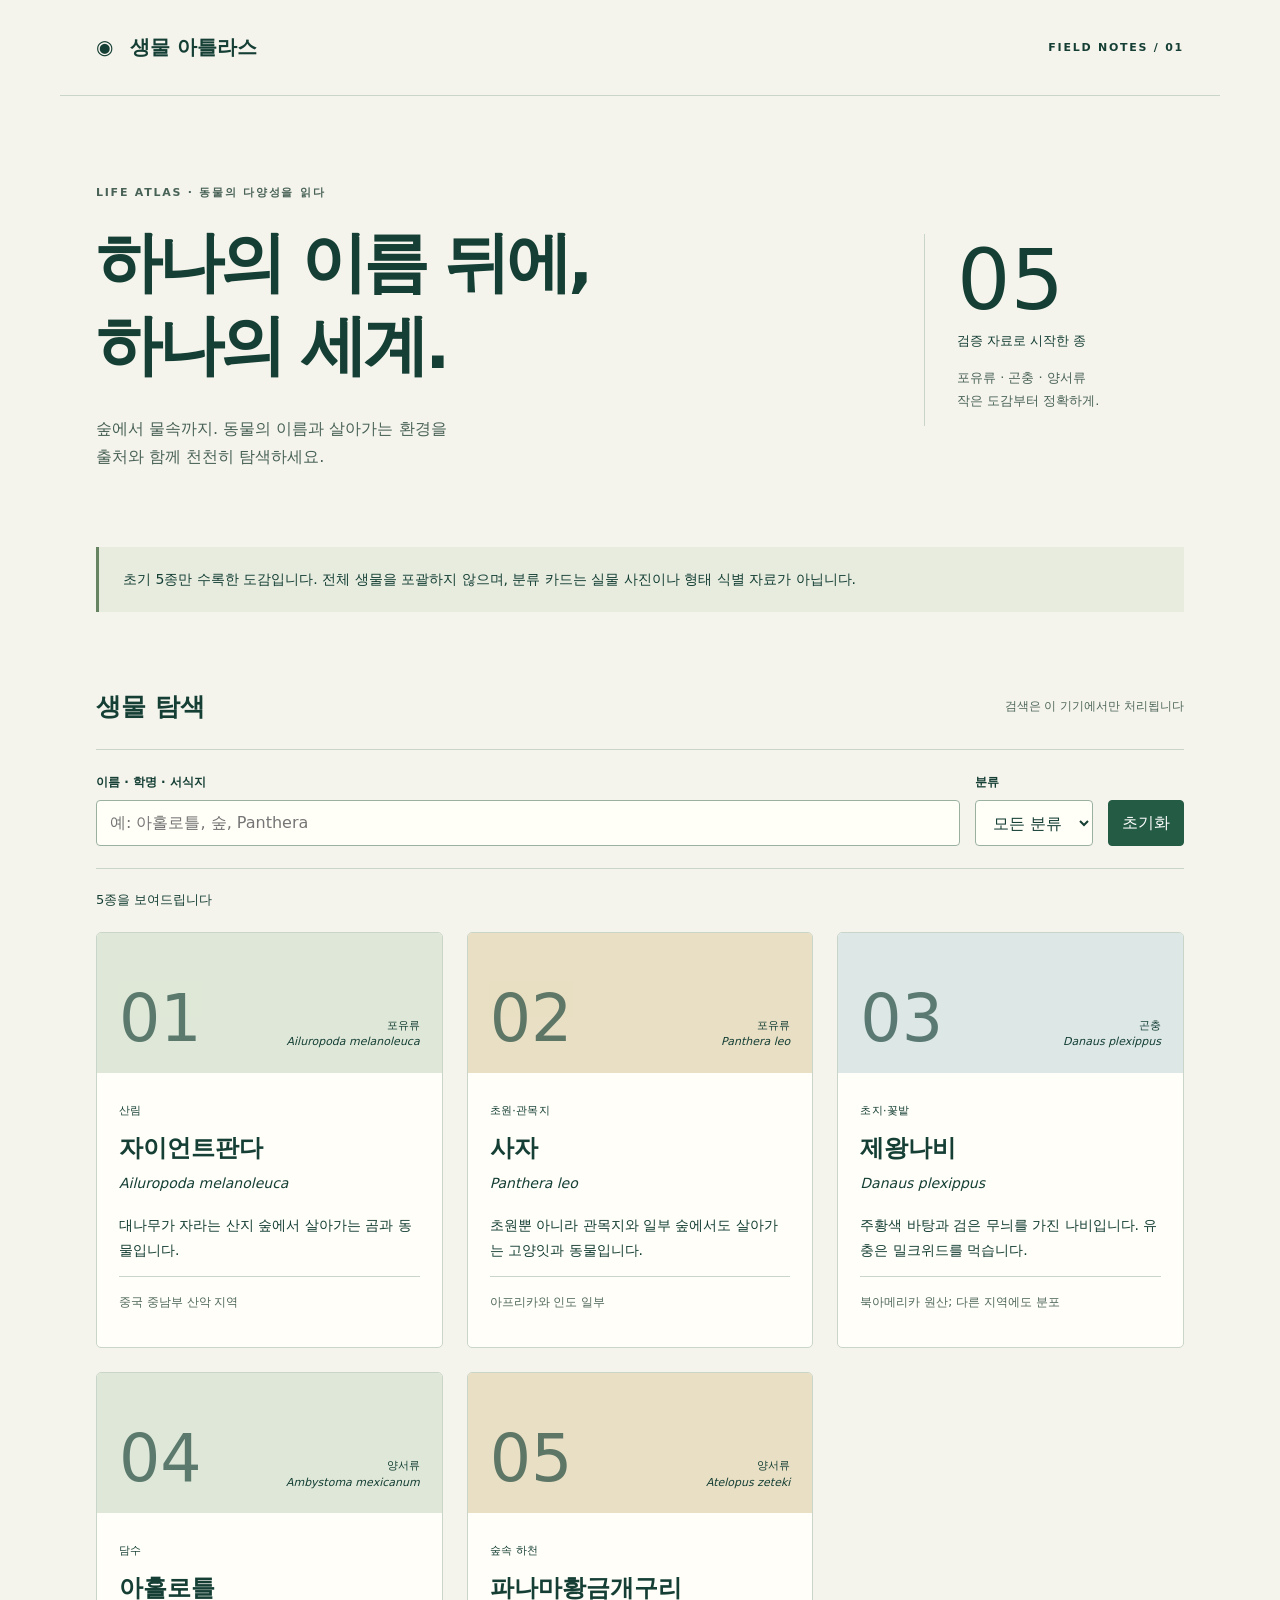
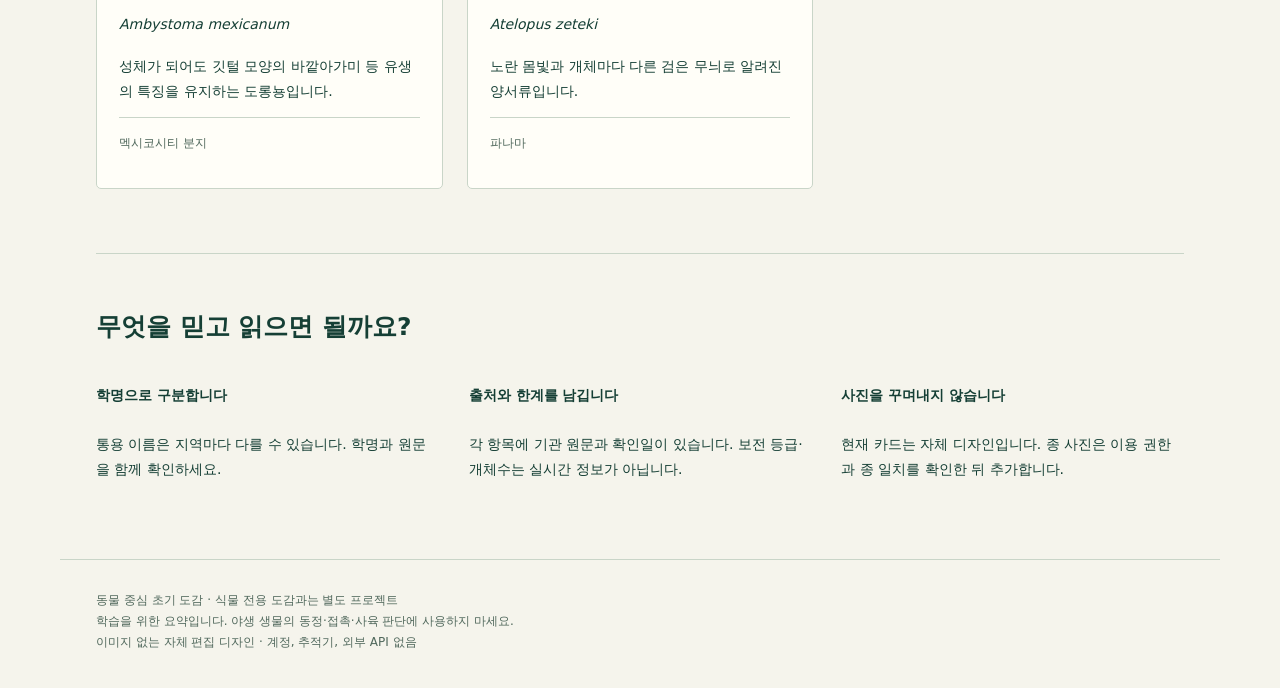
==== index.html @ e830d192 "Publish source-backed five-species static life atlas" ====
<!doctype html><html lang="ko"><head><meta charset="utf-8"><meta name="viewport" content="width=device-width,initial-scale=1"><meta name="description" content="공식 자료로 살펴보는 동물 중심 생물 도감. 학명, 서식 환경과 정보의 한계를 함께 읽습니다."><title>동물의 다양성을 읽다 · 생물 아틀라스</title><link rel="stylesheet" href="./assets/style.css"></head><body><a class="skip" href="#main">본문으로 바로가기</a><header><a class="brand" href="./index.html"><span aria-hidden="true">◉</span> 생물 아틀라스</a><span class="edition">FIELD NOTES / 01</span></header><main id="main"><section class="hero"><div><p class="eyebrow">LIFE ATLAS · 동물의 다양성을 읽다</p><h1>하나의 이름 뒤에,<br>하나의 세계.</h1><p>숲에서 물속까지. 동물의 이름과 살아가는 환경을<br class="wide"> 출처와 함께 천천히 탐색하세요.</p></div><aside class="intro-note"><strong>05</strong><span>검증 자료로 시작한 종</span><p>포유류 · 곤충 · 양서류<br>작은 도감부터 정확하게.</p></aside></section><section class="notice" aria-label="도감 범위 안내">초기 5종만 수록한 도감입니다. 전체 생물을 포괄하지 않으며, 분류 카드는 실물 사진이나 형태 식별 자료가 아닙니다.</section><section aria-labelledby="explore"><div class="sectionhead"><h2 id="explore">생물 탐색</h2><span>검색은 이 기기에서만 처리됩니다</span></div><form id="filters" role="search"><div><label for="query">이름 · 학명 · 서식지</label><input id="query" type="search" placeholder="예: 아홀로틀, 숲, Panthera" autocomplete="off"></div><div><label for="group">분류</label><select id="group"><option value="">모든 분류</option><option>포유류</option><option>곤충</option><option>양서류</option></select></div><button type="reset">초기화</button></form><p id="count" role="status" aria-live="polite">5종을 보여드립니다</p><div class="grid" id="results"><article class="card"><div class="plate" aria-hidden="true"><span class="number">01</span><span>포유류<br><i>Ailuropoda melanoleuca</i></span></div><div class="cardbody"><span class="tag">산림</span><h3><a href="./species/giant-panda/index.html">자이언트판다</a></h3><p class="latin" lang="la">Ailuropoda melanoleuca</p><p>대나무가 자라는 산지 숲에서 살아가는 곰과 동물입니다.</p><p class="meta">중국 중남부 산악 지역</p></div></article><article class="card"><div class="plate" aria-hidden="true"><span class="number">02</span><span>포유류<br><i>Panthera leo</i></span></div><div class="cardbody"><span class="tag">초원·관목지</span><h3><a href="./species/lion/index.html">사자</a></h3><p class="latin" lang="la">Panthera leo</p><p>초원뿐 아니라 관목지와 일부 숲에서도 살아가는 고양잇과 동물입니다.</p><p class="meta">아프리카와 인도 일부</p></div></article><article class="card"><div class="plate" aria-hidden="true"><span class="number">03</span><span>곤충<br><i>Danaus plexippus</i></span></div><div class="cardbody"><span class="tag">초지·꽃밭</span><h3><a href="./species/monarch/index.html">제왕나비</a></h3><p class="latin" lang="la">Danaus plexippus</p><p>주황색 바탕과 검은 무늬를 가진 나비입니다. 유충은 밀크위드를 먹습니다.</p><p class="meta">북아메리카 원산; 다른 지역에도 분포</p></div></article><article class="card"><div class="plate" aria-hidden="true"><span class="number">04</span><span>양서류<br><i>Ambystoma mexicanum</i></span></div><div class="cardbody"><span class="tag">담수</span><h3><a href="./species/axolotl/index.html">아홀로틀</a></h3><p class="latin" lang="la">Ambystoma mexicanum</p><p>성체가 되어도 깃털 모양의 바깥아가미 등 유생의 특징을 유지하는 도롱뇽입니다.</p><p class="meta">멕시코시티 분지</p></div></article><article class="card"><div class="plate" aria-hidden="true"><span class="number">05</span><span>양서류<br><i>Atelopus zeteki</i></span></div><div class="cardbody"><span class="tag">숲속 하천</span><h3><a href="./species/golden-frog/index.html">파나마황금개구리</a></h3><p class="latin" lang="la">Atelopus zeteki</p><p>노란 몸빛과 개체마다 다른 검은 무늬로 알려진 양서류입니다.</p><p class="meta">파나마</p></div></article></div><p id="empty" hidden>일치하는 생물이 없습니다. 검색어나 분류를 바꿔보세요.</p></section><section class="method"><h2>무엇을 믿고 읽으면 될까요?</h2><div><p><b>학명으로 구분합니다</b><br>통용 이름은 지역마다 다를 수 있습니다. 학명과 원문을 함께 확인하세요.</p><p><b>출처와 한계를 남깁니다</b><br>각 항목에 기관 원문과 확인일이 있습니다. 보전 등급·개체수는 실시간 정보가 아닙니다.</p><p><b>사진을 꾸며내지 않습니다</b><br>현재 카드는 자체 디자인입니다. 종 사진은 이용 권한과 종 일치를 확인한 뒤 추가합니다.</p></div></section></main><footer>동물 중심 초기 도감 · 식물 전용 도감과는 별도 프로젝트<br>학습을 위한 요약입니다. 야생 생물의 동정·접촉·사육 판단에 사용하지 마세요.<br>이미지 없는 자체 편집 디자인 · 계정, 추적기, 외부 API 없음</footer><script type="module" src="./assets/app.js"></script></body></html>
---- assets/style.css ----
:root{color-scheme:light;--ink:#153f35;--paper:#f5f4ec;--line:#c9d5c8;--green:#235b45}*{box-sizing:border-box}body{margin:0;background:var(--paper);color:var(--ink);font-family:system-ui,-apple-system,'Noto Sans KR',sans-serif;line-height:1.75}a{color:inherit;text-underline-offset:.24em}button,input,select{font:inherit}button,a,input,select{touch-action:manipulation}button:focus-visible,a:focus-visible,input:focus-visible,select:focus-visible{outline:3px solid #ad5700;outline-offset:4px}.skip{position:absolute;left:1rem;top:-5rem;background:white;padding:1rem;z-index:5}.skip:focus{top:0}header,main,footer{max-width:1160px;margin:auto;padding:0 36px}header{display:flex;align-items:center;justify-content:space-between;min-height:96px;border-bottom:1px solid var(--line)}.brand{font-size:20px;font-weight:750;text-decoration:none}.brand span{margin-right:10px}.edition,.eyebrow{font-size:11px;letter-spacing:.16em;font-weight:700}.hero{display:grid;grid-template-columns:1fr 260px;gap:50px;align-items:center;padding:76px 0 60px}.hero h1{font-size:clamp(36px,5.6vw,66px);line-height:1.25;letter-spacing:-.06em;margin:20px 0 28px}.hero p{color:#496257}.intro-note{border-left:1px solid var(--line);padding-left:32px}.intro-note strong{display:block;font-size:84px;font-weight:350;line-height:1.1}.intro-note span{font-size:13px}.intro-note p{font-size:13px}.notice{background:#e7ecdf;border-left:3px solid #678462;padding:20px 24px;font-size:14px}.sectionhead{display:flex;align-items:center;justify-content:space-between;margin-top:52px}.sectionhead h2{font-size:25px}.sectionhead span,.meta{font-size:12px;color:#50685c}#filters{display:flex;gap:15px;align-items:end;border-top:1px solid var(--line);border-bottom:1px solid var(--line);padding:22px 0}#filters div:first-child{flex:1}label{display:block;font-size:12px;margin-bottom:7px;font-weight:700}input,select,button{border:1px solid #9bb1a0;background:#fffef7;color:var(--ink);min-height:46px;border-radius:4px;padding:8px 13px}input{width:100%}button{cursor:pointer;background:var(--green);color:white;border-color:var(--green)}#count{font-size:13px;margin:20px 0}.grid{display:grid;grid-template-columns:repeat(3,minmax(0,1fr));gap:24px}.card{border:1px solid var(--line);background:#fffef8;border-radius:5px;overflow:hidden}.plate{height:140px;padding:22px;background:#dfe8d8;display:flex;align-items:end;justify-content:space-between;gap:15px}.card:nth-child(3n+2) .plate{background:#e9dfc4}.card:nth-child(3n) .plate{background:#dce7e6}.number{font-size:65px;line-height:1;font-weight:300;opacity:.65}.plate>span:last-child{text-align:right;font-size:11px;line-height:1.5}.cardbody{padding:22px}.tag{font-size:11px;letter-spacing:.03em}.card h3{font-size:24px;margin:10px 0 0;line-height:1.3}.card h3 a{text-decoration:none}.card h3 a:hover{text-decoration:underline}.latin{font-size:12px;font-style:italic;margin:7px 0 18px}.card p{font-size:14px}.card .meta{font-size:12px;border-top:1px solid var(--line);padding-top:15px}.method{border-top:1px solid var(--line);margin:64px 0;padding-top:30px}.method h2{font-size:25px}.method>div{display:grid;grid-template-columns:repeat(3,1fr);gap:30px}.method p{font-size:14px}.method b{display:block}footer{padding-top:30px;padding-bottom:35px;border-top:1px solid var(--line);font-size:12px;color:#50685c}.detail{max-width:860px;padding-top:45px;padding-bottom:65px}.detail .eyebrow{margin-top:40px}.detail h1{font-size:clamp(32px,5vw,54px);line-height:1.3;margin:16px 0}.scientific{font-size:23px;font-style:italic}.lede{font-size:21px;margin:34px 0}.detail h2{font-size:22px;margin-top:30px}.detail dl{display:grid;grid-template-columns:repeat(3,1fr);gap:15px;border-block:1px solid var(--line);padding:25px 0}.detail dt{font-size:12px}.detail dd{margin:10px 0 0;font-weight:650}.detail .notice h2{margin:0}.detail p{overflow-wrap:anywhere}#empty{padding:45px;text-align:center;border:1px dashed var(--line)}[hidden]{display:none!important}@media(max-width:750px){header,main,footer{padding-left:20px;padding-right:20px}.hero{grid-template-columns:1fr;gap:25px;padding:42px 0}.intro-note{display:none}.grid{grid-template-columns:repeat(2,minmax(0,1fr))}.sectionhead{display:block}.sectionhead span{display:block;margin-bottom:18px}.method>div{grid-template-columns:1fr;gap:0}.detail dl{grid-template-columns:1fr}.edition{font-size:9px}#filters{flex-wrap:wrap}#filters div:first-child{flex-basis:100%}.cardbody{padding:16px}}@media(max-width:450px){.grid{grid-template-columns:1fr}.wide{display:none}.brand{font-size:17px}.edition{max-width:68px;text-align:right}.hero h1{font-size:38px}.plate{height:125px}.notice{padding:17px}.detail .lede{font-size:18px}}
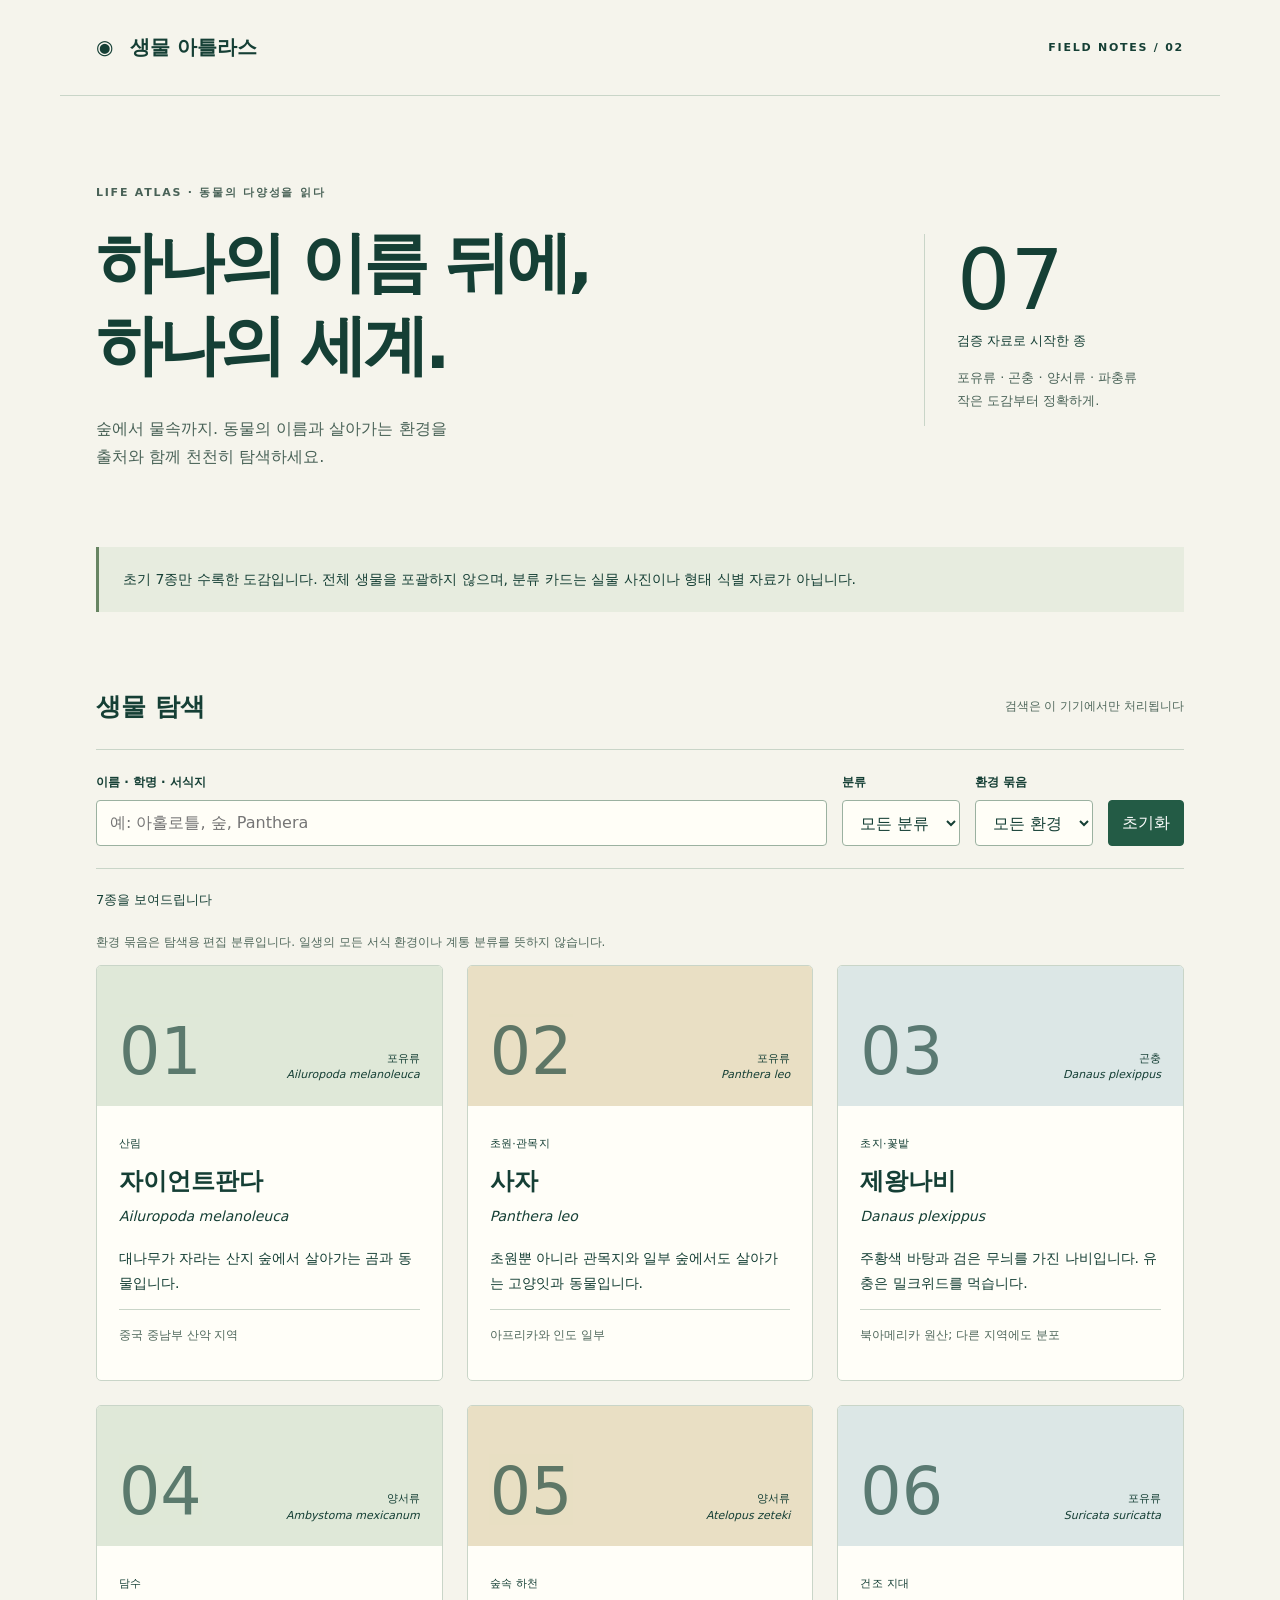
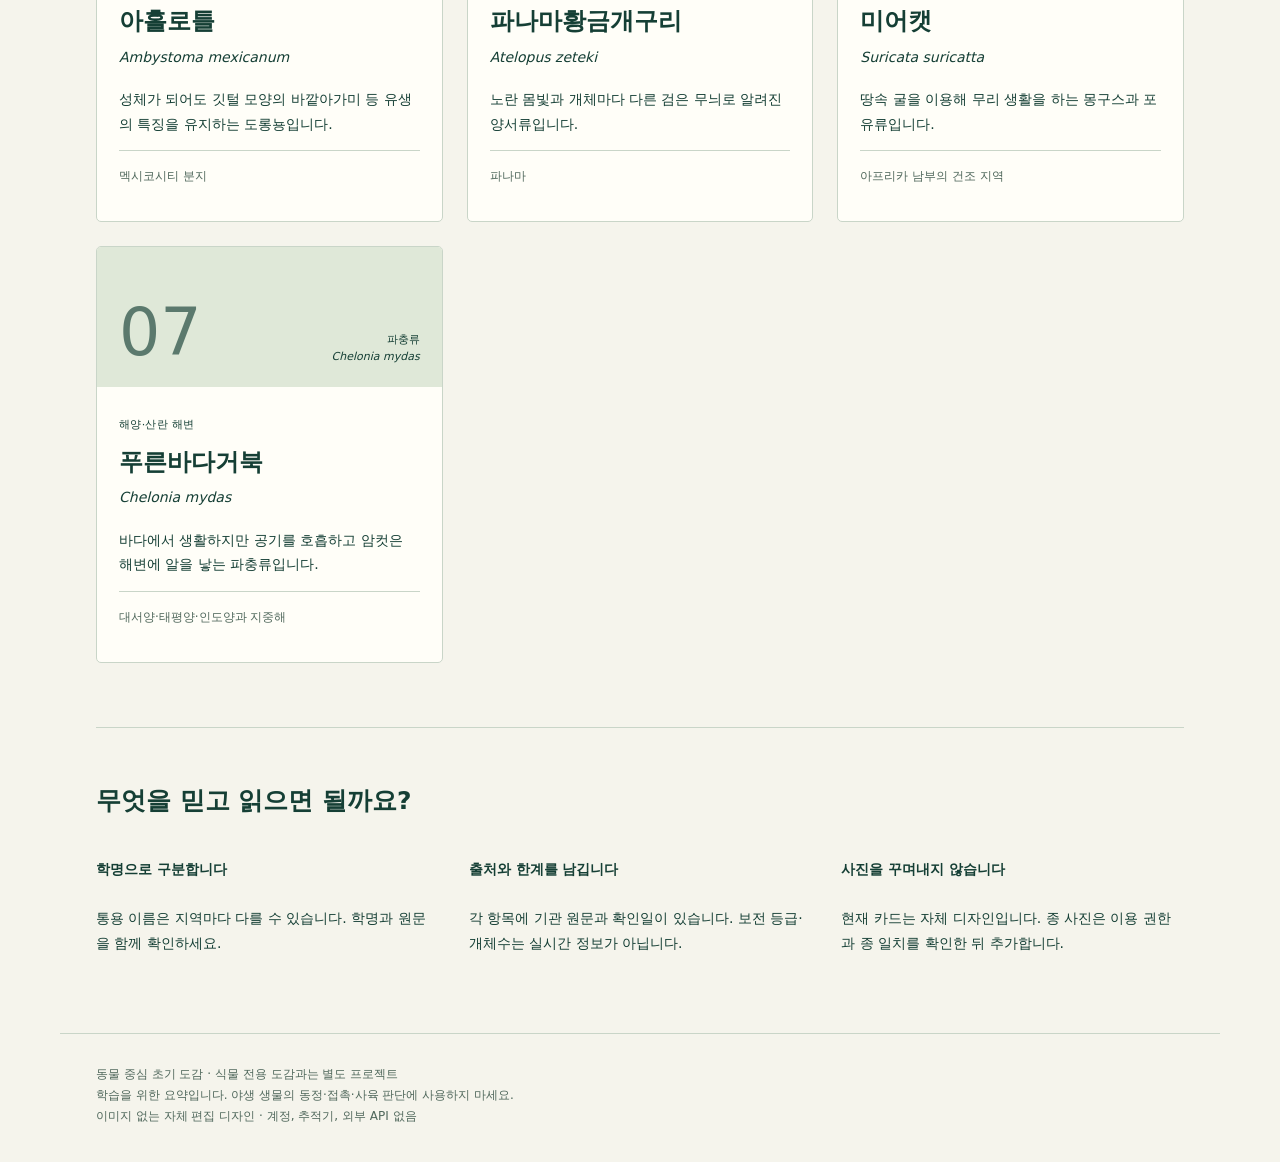
==== commit b3bf9d68: "Expand verified species and environment filters with versioned assets" ====
--- a/index.html
+++ b/index.html
@@ -1 +1 @@
-<!doctype html><html lang="ko"><head><meta charset="utf-8"><meta name="viewport" content="width=device-width,initial-scale=1"><meta name="description" content="공식 자료로 살펴보는 동물 중심 생물 도감. 학명, 서식 환경과 정보의 한계를 함께 읽습니다."><title>동물의 다양성을 읽다 · 생물 아틀라스</title><link rel="stylesheet" href="./assets/style.css"></head><body><a class="skip" href="#main">본문으로 바로가기</a><header><a class="brand" href="./index.html"><span aria-hidden="true">◉</span> 생물 아틀라스</a><span class="edition">FIELD NOTES / 01</span></header><main id="main"><section class="hero"><div><p class="eyebrow">LIFE ATLAS · 동물의 다양성을 읽다</p><h1>하나의 이름 뒤에,<br>하나의 세계.</h1><p>숲에서 물속까지. 동물의 이름과 살아가는 환경을<br class="wide"> 출처와 함께 천천히 탐색하세요.</p></div><aside class="intro-note"><strong>05</strong><span>검증 자료로 시작한 종</span><p>포유류 · 곤충 · 양서류<br>작은 도감부터 정확하게.</p></aside></section><section class="notice" aria-label="도감 범위 안내">초기 5종만 수록한 도감입니다. 전체 생물을 포괄하지 않으며, 분류 카드는 실물 사진이나 형태 식별 자료가 아닙니다.</section><section aria-labelledby="explore"><div class="sectionhead"><h2 id="explore">생물 탐색</h2><span>검색은 이 기기에서만 처리됩니다</span></div><form id="filters" role="search"><div><label for="query">이름 · 학명 · 서식지</label><input id="query" type="search" placeholder="예: 아홀로틀, 숲, Panthera" autocomplete="off"></div><div><label for="group">분류</label><select id="group"><option value="">모든 분류</option><option>포유류</option><option>곤충</option><option>양서류</option></select></div><button type="reset">초기화</button></form><p id="count" role="status" aria-live="polite">5종을 보여드립니다</p><div class="grid" id="results"><article class="card"><div class="plate" aria-hidden="true"><span class="number">01</span><span>포유류<br><i>Ailuropoda melanoleuca</i></span></div><div class="cardbody"><span class="tag">산림</span><h3><a href="./species/giant-panda/index.html">자이언트판다</a></h3><p class="latin" lang="la">Ailuropoda melanoleuca</p><p>대나무가 자라는 산지 숲에서 살아가는 곰과 동물입니다.</p><p class="meta">중국 중남부 산악 지역</p></div></article><article class="card"><div class="plate" aria-hidden="true"><span class="number">02</span><span>포유류<br><i>Panthera leo</i></span></div><div class="cardbody"><span class="tag">초원·관목지</span><h3><a href="./species/lion/index.html">사자</a></h3><p class="latin" lang="la">Panthera leo</p><p>초원뿐 아니라 관목지와 일부 숲에서도 살아가는 고양잇과 동물입니다.</p><p class="meta">아프리카와 인도 일부</p></div></article><article class="card"><div class="plate" aria-hidden="true"><span class="number">03</span><span>곤충<br><i>Danaus plexippus</i></span></div><div class="cardbody"><span class="tag">초지·꽃밭</span><h3><a href="./species/monarch/index.html">제왕나비</a></h3><p class="latin" lang="la">Danaus plexippus</p><p>주황색 바탕과 검은 무늬를 가진 나비입니다. 유충은 밀크위드를 먹습니다.</p><p class="meta">북아메리카 원산; 다른 지역에도 분포</p></div></article><article class="card"><div class="plate" aria-hidden="true"><span class="number">04</span><span>양서류<br><i>Ambystoma mexicanum</i></span></div><div class="cardbody"><span class="tag">담수</span><h3><a href="./species/axolotl/index.html">아홀로틀</a></h3><p class="latin" lang="la">Ambystoma mexicanum</p><p>성체가 되어도 깃털 모양의 바깥아가미 등 유생의 특징을 유지하는 도롱뇽입니다.</p><p class="meta">멕시코시티 분지</p></div></article><article class="card"><div class="plate" aria-hidden="true"><span class="number">05</span><span>양서류<br><i>Atelopus zeteki</i></span></div><div class="cardbody"><span class="tag">숲속 하천</span><h3><a href="./species/golden-frog/index.html">파나마황금개구리</a></h3><p class="latin" lang="la">Atelopus zeteki</p><p>노란 몸빛과 개체마다 다른 검은 무늬로 알려진 양서류입니다.</p><p class="meta">파나마</p></div></article></div><p id="empty" hidden>일치하는 생물이 없습니다. 검색어나 분류를 바꿔보세요.</p></section><section class="method"><h2>무엇을 믿고 읽으면 될까요?</h2><div><p><b>학명으로 구분합니다</b><br>통용 이름은 지역마다 다를 수 있습니다. 학명과 원문을 함께 확인하세요.</p><p><b>출처와 한계를 남깁니다</b><br>각 항목에 기관 원문과 확인일이 있습니다. 보전 등급·개체수는 실시간 정보가 아닙니다.</p><p><b>사진을 꾸며내지 않습니다</b><br>현재 카드는 자체 디자인입니다. 종 사진은 이용 권한과 종 일치를 확인한 뒤 추가합니다.</p></div></section></main><footer>동물 중심 초기 도감 · 식물 전용 도감과는 별도 프로젝트<br>학습을 위한 요약입니다. 야생 생물의 동정·접촉·사육 판단에 사용하지 마세요.<br>이미지 없는 자체 편집 디자인 · 계정, 추적기, 외부 API 없음</footer><script type="module" src="./assets/app.js"></script></body></html>+<!doctype html><html lang="ko"><head><meta charset="utf-8"><meta name="robots" content="noindex,nofollow"><meta name="viewport" content="width=device-width,initial-scale=1"><meta name="description" content="공식 자료로 살펴보는 동물 중심 생물 도감. 학명, 서식 환경과 정보의 한계를 함께 읽습니다."><title>동물의 다양성을 읽다 · 생물 아틀라스</title><link rel="stylesheet" href="./assets/style-v2.css"></head><body><a class="skip" href="#main">본문으로 바로가기</a><header><a class="brand" href="./index.html"><span aria-hidden="true">◉</span> 생물 아틀라스</a><span class="edition">FIELD NOTES / 02</span></header><main id="main"><section class="hero"><div><p class="eyebrow">LIFE ATLAS · 동물의 다양성을 읽다</p><h1>하나의 이름 뒤에,<br>하나의 세계.</h1><p>숲에서 물속까지. 동물의 이름과 살아가는 환경을<br class="wide"> 출처와 함께 천천히 탐색하세요.</p></div><aside class="intro-note"><strong>07</strong><span>검증 자료로 시작한 종</span><p>포유류 · 곤충 · 양서류 · 파충류<br>작은 도감부터 정확하게.</p></aside></section><section class="notice" aria-label="도감 범위 안내">초기 7종만 수록한 도감입니다. 전체 생물을 포괄하지 않으며, 분류 카드는 실물 사진이나 형태 식별 자료가 아닙니다.</section><section aria-labelledby="explore"><div class="sectionhead"><h2 id="explore">생물 탐색</h2><span>검색은 이 기기에서만 처리됩니다</span></div><form id="filters" role="search"><div><label for="query">이름 · 학명 · 서식지</label><input id="query" type="search" placeholder="예: 아홀로틀, 숲, Panthera" autocomplete="off"></div><div><label for="group">분류</label><select id="group"><option value="">모든 분류</option><option>포유류</option><option>곤충</option><option>양서류</option><option>파충류</option></select></div><div><label for="environment">환경 묶음</label><select id="environment"><option value="">모든 환경</option><option>육상</option><option>담수 연계</option><option>해양</option></select></div><button type="reset">초기화</button></form><p id="count" role="status" aria-live="polite">7종을 보여드립니다</p><p class="meta">환경 묶음은 탐색용 편집 분류입니다. 일생의 모든 서식 환경이나 계통 분류를 뜻하지 않습니다.</p><div class="grid" id="results"><article class="card" data-id="giant-panda"><div class="plate" aria-hidden="true"><span class="number">01</span><span>포유류<br><i>Ailuropoda melanoleuca</i></span></div><div class="cardbody"><span class="tag">산림</span><h3><a href="./species/giant-panda/index.html">자이언트판다</a></h3><p class="latin" lang="la">Ailuropoda melanoleuca</p><p>대나무가 자라는 산지 숲에서 살아가는 곰과 동물입니다.</p><p class="meta">중국 중남부 산악 지역</p></div></article><article class="card" data-id="lion"><div class="plate" aria-hidden="true"><span class="number">02</span><span>포유류<br><i>Panthera leo</i></span></div><div class="cardbody"><span class="tag">초원·관목지</span><h3><a href="./species/lion/index.html">사자</a></h3><p class="latin" lang="la">Panthera leo</p><p>초원뿐 아니라 관목지와 일부 숲에서도 살아가는 고양잇과 동물입니다.</p><p class="meta">아프리카와 인도 일부</p></div></article><article class="card" data-id="monarch"><div class="plate" aria-hidden="true"><span class="number">03</span><span>곤충<br><i>Danaus plexippus</i></span></div><div class="cardbody"><span class="tag">초지·꽃밭</span><h3><a href="./species/monarch/index.html">제왕나비</a></h3><p class="latin" lang="la">Danaus plexippus</p><p>주황색 바탕과 검은 무늬를 가진 나비입니다. 유충은 밀크위드를 먹습니다.</p><p class="meta">북아메리카 원산; 다른 지역에도 분포</p></div></article><article class="card" data-id="axolotl"><div class="plate" aria-hidden="true"><span class="number">04</span><span>양서류<br><i>Ambystoma mexicanum</i></span></div><div class="cardbody"><span class="tag">담수</span><h3><a href="./species/axolotl/index.html">아홀로틀</a></h3><p class="latin" lang="la">Ambystoma mexicanum</p><p>성체가 되어도 깃털 모양의 바깥아가미 등 유생의 특징을 유지하는 도롱뇽입니다.</p><p class="meta">멕시코시티 분지</p></div></article><article class="card" data-id="golden-frog"><div class="plate" aria-hidden="true"><span class="number">05</span><span>양서류<br><i>Atelopus zeteki</i></span></div><div class="cardbody"><span class="tag">숲속 하천</span><h3><a href="./species/golden-frog/index.html">파나마황금개구리</a></h3><p class="latin" lang="la">Atelopus zeteki</p><p>노란 몸빛과 개체마다 다른 검은 무늬로 알려진 양서류입니다.</p><p class="meta">파나마</p></div></article><article class="card" data-id="meerkat"><div class="plate" aria-hidden="true"><span class="number">06</span><span>포유류<br><i>Suricata suricatta</i></span></div><div class="cardbody"><span class="tag">건조 지대</span><h3><a href="./species/meerkat/index.html">미어캣</a></h3><p class="latin" lang="la">Suricata suricatta</p><p>땅속 굴을 이용해 무리 생활을 하는 몽구스과 포유류입니다.</p><p class="meta">아프리카 남부의 건조 지역</p></div></article><article class="card" data-id="green-turtle"><div class="plate" aria-hidden="true"><span class="number">07</span><span>파충류<br><i>Chelonia mydas</i></span></div><div class="cardbody"><span class="tag">해양·산란 해변</span><h3><a href="./species/green-turtle/index.html">푸른바다거북</a></h3><p class="latin" lang="la">Chelonia mydas</p><p>바다에서 생활하지만 공기를 호흡하고 암컷은 해변에 알을 낳는 파충류입니다.</p><p class="meta">대서양·태평양·인도양과 지중해</p></div></article></div><p id="empty" hidden>일치하는 생물이 없습니다. 검색어나 분류를 바꿔보세요.</p></section><section class="method"><h2>무엇을 믿고 읽으면 될까요?</h2><div><p><b>학명으로 구분합니다</b><br>통용 이름은 지역마다 다를 수 있습니다. 학명과 원문을 함께 확인하세요.</p><p><b>출처와 한계를 남깁니다</b><br>각 항목에 기관 원문과 확인일이 있습니다. 보전 등급·개체수는 실시간 정보가 아닙니다.</p><p><b>사진을 꾸며내지 않습니다</b><br>현재 카드는 자체 디자인입니다. 종 사진은 이용 권한과 종 일치를 확인한 뒤 추가합니다.</p></div></section></main><footer>동물 중심 초기 도감 · 식물 전용 도감과는 별도 프로젝트<br>학습을 위한 요약입니다. 야생 생물의 동정·접촉·사육 판단에 사용하지 마세요.<br>이미지 없는 자체 편집 디자인 · 계정, 추적기, 외부 API 없음</footer><script type="module" src="./assets/app-v2.js"></script></body></html>
--- a/assets/style-v2.css
+++ b/assets/style-v2.css
@@ -0,0 +1,2 @@
+:root{color-scheme:light;--ink:#153f35;--paper:#f5f4ec;--line:#c9d5c8;--green:#235b45}*{box-sizing:border-box}body{margin:0;background:var(--paper);color:var(--ink);font-family:system-ui,-apple-system,'Noto Sans KR',sans-serif;line-height:1.75}a{color:inherit;text-underline-offset:.24em}button,input,select{font:inherit}button,a,input,select{touch-action:manipulation}button:focus-visible,a:focus-visible,input:focus-visible,select:focus-visible{outline:3px solid #ad5700;outline-offset:4px}.skip{position:absolute;left:1rem;top:-5rem;background:white;padding:1rem;z-index:5}.skip:focus{top:0}header,main,footer{max-width:1160px;margin:auto;padding:0 36px}header{display:flex;align-items:center;justify-content:space-between;min-height:96px;border-bottom:1px solid var(--line)}.brand{font-size:20px;font-weight:750;text-decoration:none}.brand span{margin-right:10px}.edition,.eyebrow{font-size:11px;letter-spacing:.16em;font-weight:700}.hero{display:grid;grid-template-columns:1fr 260px;gap:50px;align-items:center;padding:76px 0 60px}.hero h1{font-size:clamp(36px,5.6vw,66px);line-height:1.25;letter-spacing:-.06em;margin:20px 0 28px}.hero p{color:#496257}.intro-note{border-left:1px solid var(--line);padding-left:32px}.intro-note strong{display:block;font-size:84px;font-weight:350;line-height:1.1}.intro-note span{font-size:13px}.intro-note p{font-size:13px}.notice{background:#e7ecdf;border-left:3px solid #678462;padding:20px 24px;font-size:14px}.sectionhead{display:flex;align-items:center;justify-content:space-between;margin-top:52px}.sectionhead h2{font-size:25px}.sectionhead span,.meta{font-size:12px;color:#50685c}#filters{display:flex;gap:15px;align-items:end;border-top:1px solid var(--line);border-bottom:1px solid var(--line);padding:22px 0}#filters div:first-child{flex:1}label{display:block;font-size:12px;margin-bottom:7px;font-weight:700}input,select,button{border:1px solid #9bb1a0;background:#fffef7;color:var(--ink);min-height:46px;border-radius:4px;padding:8px 13px}input{width:100%}button{cursor:pointer;background:var(--green);color:white;border-color:var(--green)}#count{font-size:13px;margin:20px 0}.grid{display:grid;grid-template-columns:repeat(3,minmax(0,1fr));gap:24px}.card{border:1px solid var(--line);background:#fffef8;border-radius:5px;overflow:hidden}.plate{height:140px;padding:22px;background:#dfe8d8;display:flex;align-items:end;justify-content:space-between;gap:15px}.card:nth-child(3n+2) .plate{background:#e9dfc4}.card:nth-child(3n) .plate{background:#dce7e6}.number{font-size:65px;line-height:1;font-weight:300;opacity:.65}.plate>span:last-child{text-align:right;font-size:11px;line-height:1.5}.cardbody{padding:22px}.tag{font-size:11px;letter-spacing:.03em}.card h3{font-size:24px;margin:10px 0 0;line-height:1.3}.card h3 a{text-decoration:none}.card h3 a:hover{text-decoration:underline}.latin{font-size:12px;font-style:italic;margin:7px 0 18px}.card p{font-size:14px}.card .meta{font-size:12px;border-top:1px solid var(--line);padding-top:15px}.method{border-top:1px solid var(--line);margin:64px 0;padding-top:30px}.method h2{font-size:25px}.method>div{display:grid;grid-template-columns:repeat(3,1fr);gap:30px}.method p{font-size:14px}.method b{display:block}footer{padding-top:30px;padding-bottom:35px;border-top:1px solid var(--line);font-size:12px;color:#50685c}.detail{max-width:860px;padding-top:45px;padding-bottom:65px}.detail .eyebrow{margin-top:40px}.detail h1{font-size:clamp(32px,5vw,54px);line-height:1.3;margin:16px 0}.scientific{font-size:23px;font-style:italic}.lede{font-size:21px;margin:34px 0}.detail h2{font-size:22px;margin-top:30px}.detail dl{display:grid;grid-template-columns:repeat(3,1fr);gap:15px;border-block:1px solid var(--line);padding:25px 0}.detail dt{font-size:12px}.detail dd{margin:10px 0 0;font-weight:650}.detail .notice h2{margin:0}.detail p{overflow-wrap:anywhere}#empty{padding:45px;text-align:center;border:1px dashed var(--line)}[hidden]{display:none!important}@media(max-width:750px){header,main,footer{padding-left:20px;padding-right:20px}.hero{grid-template-columns:1fr;gap:25px;padding:42px 0}.intro-note{display:none}.grid{grid-template-columns:repeat(2,minmax(0,1fr))}.sectionhead{display:block}.sectionhead span{display:block;margin-bottom:18px}.method>div{grid-template-columns:1fr;gap:0}.detail dl{grid-template-columns:1fr}.edition{font-size:9px}#filters{flex-wrap:wrap}#filters div:first-child{flex-basis:100%}.cardbody{padding:16px}}@media(max-width:450px){.grid{grid-template-columns:1fr}.wide{display:none}.brand{font-size:17px}.edition{max-width:68px;text-align:right}.hero h1{font-size:38px}.plate{height:125px}.notice{padding:17px}.detail .lede{font-size:18px}}
+#filters{flex-wrap:wrap}#filters>div:first-child{min-width:210px}.detail .meta{overflow-wrap:anywhere}@media(max-width:850px){#filters>div:first-child{flex-basis:100%}}@media(max-width:450px){#filters>div{flex:1 1 42%}#filters button{width:100%}}
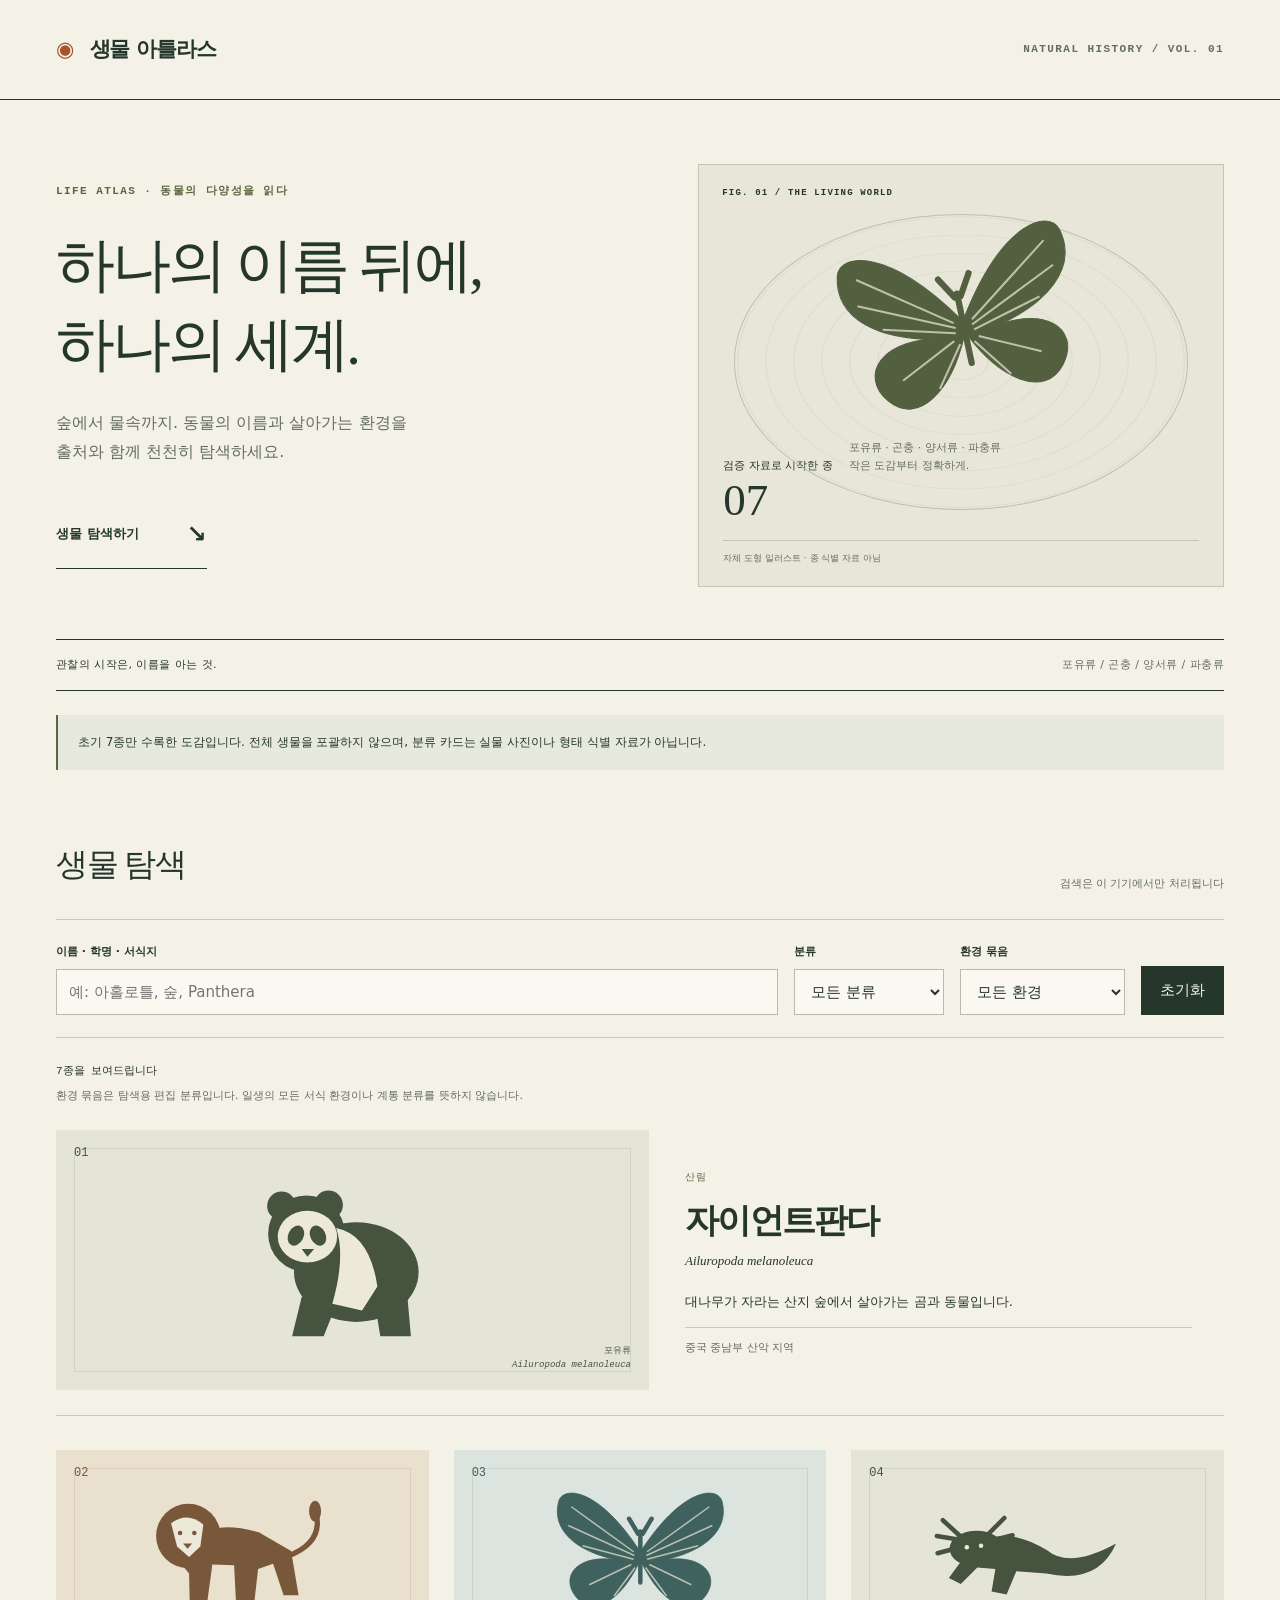
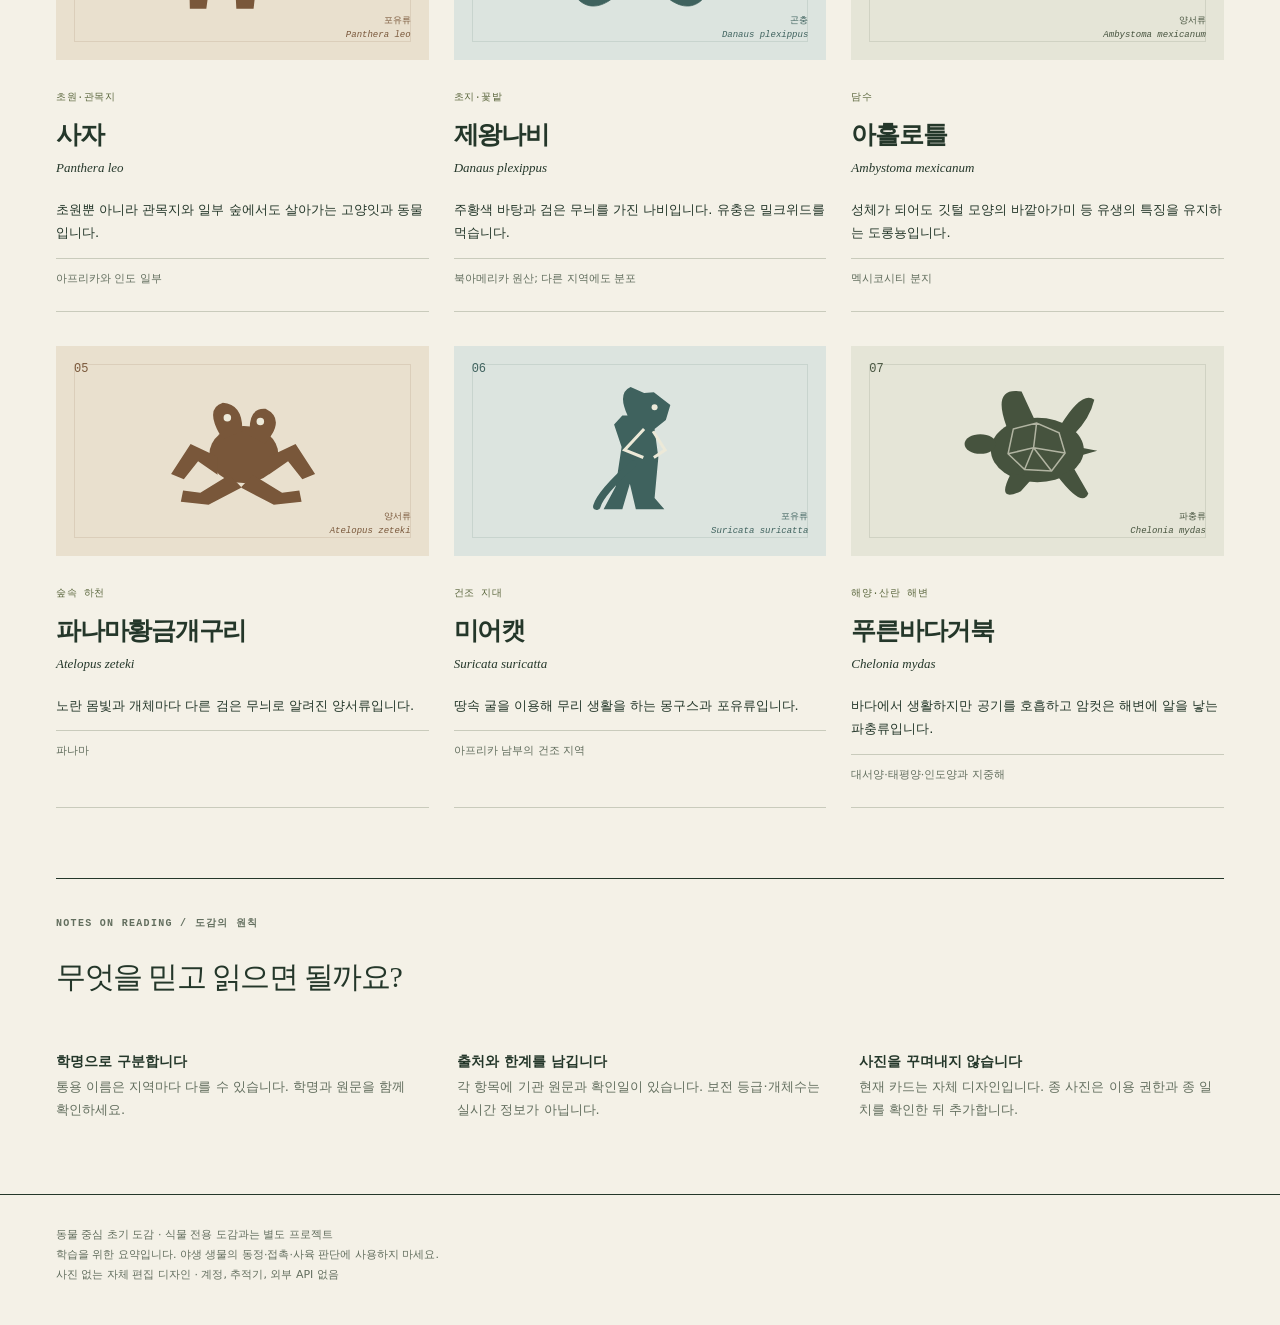
==== commit 82f7af6c: "Redesign Life Atlas as an illustrated natural-history field guide" ====
--- a/index.html
+++ b/index.html
@@ -1 +1,2 @@
-<!doctype html><html lang="ko"><head><meta charset="utf-8"><meta name="robots" content="noindex,nofollow"><meta name="viewport" content="width=device-width,initial-scale=1"><meta name="description" content="공식 자료로 살펴보는 동물 중심 생물 도감. 학명, 서식 환경과 정보의 한계를 함께 읽습니다."><title>동물의 다양성을 읽다 · 생물 아틀라스</title><link rel="stylesheet" href="./assets/style-v2.css"></head><body><a class="skip" href="#main">본문으로 바로가기</a><header><a class="brand" href="./index.html"><span aria-hidden="true">◉</span> 생물 아틀라스</a><span class="edition">FIELD NOTES / 02</span></header><main id="main"><section class="hero"><div><p class="eyebrow">LIFE ATLAS · 동물의 다양성을 읽다</p><h1>하나의 이름 뒤에,<br>하나의 세계.</h1><p>숲에서 물속까지. 동물의 이름과 살아가는 환경을<br class="wide"> 출처와 함께 천천히 탐색하세요.</p></div><aside class="intro-note"><strong>07</strong><span>검증 자료로 시작한 종</span><p>포유류 · 곤충 · 양서류 · 파충류<br>작은 도감부터 정확하게.</p></aside></section><section class="notice" aria-label="도감 범위 안내">초기 7종만 수록한 도감입니다. 전체 생물을 포괄하지 않으며, 분류 카드는 실물 사진이나 형태 식별 자료가 아닙니다.</section><section aria-labelledby="explore"><div class="sectionhead"><h2 id="explore">생물 탐색</h2><span>검색은 이 기기에서만 처리됩니다</span></div><form id="filters" role="search"><div><label for="query">이름 · 학명 · 서식지</label><input id="query" type="search" placeholder="예: 아홀로틀, 숲, Panthera" autocomplete="off"></div><div><label for="group">분류</label><select id="group"><option value="">모든 분류</option><option>포유류</option><option>곤충</option><option>양서류</option><option>파충류</option></select></div><div><label for="environment">환경 묶음</label><select id="environment"><option value="">모든 환경</option><option>육상</option><option>담수 연계</option><option>해양</option></select></div><button type="reset">초기화</button></form><p id="count" role="status" aria-live="polite">7종을 보여드립니다</p><p class="meta">환경 묶음은 탐색용 편집 분류입니다. 일생의 모든 서식 환경이나 계통 분류를 뜻하지 않습니다.</p><div class="grid" id="results"><article class="card" data-id="giant-panda"><div class="plate" aria-hidden="true"><span class="number">01</span><span>포유류<br><i>Ailuropoda melanoleuca</i></span></div><div class="cardbody"><span class="tag">산림</span><h3><a href="./species/giant-panda/index.html">자이언트판다</a></h3><p class="latin" lang="la">Ailuropoda melanoleuca</p><p>대나무가 자라는 산지 숲에서 살아가는 곰과 동물입니다.</p><p class="meta">중국 중남부 산악 지역</p></div></article><article class="card" data-id="lion"><div class="plate" aria-hidden="true"><span class="number">02</span><span>포유류<br><i>Panthera leo</i></span></div><div class="cardbody"><span class="tag">초원·관목지</span><h3><a href="./species/lion/index.html">사자</a></h3><p class="latin" lang="la">Panthera leo</p><p>초원뿐 아니라 관목지와 일부 숲에서도 살아가는 고양잇과 동물입니다.</p><p class="meta">아프리카와 인도 일부</p></div></article><article class="card" data-id="monarch"><div class="plate" aria-hidden="true"><span class="number">03</span><span>곤충<br><i>Danaus plexippus</i></span></div><div class="cardbody"><span class="tag">초지·꽃밭</span><h3><a href="./species/monarch/index.html">제왕나비</a></h3><p class="latin" lang="la">Danaus plexippus</p><p>주황색 바탕과 검은 무늬를 가진 나비입니다. 유충은 밀크위드를 먹습니다.</p><p class="meta">북아메리카 원산; 다른 지역에도 분포</p></div></article><article class="card" data-id="axolotl"><div class="plate" aria-hidden="true"><span class="number">04</span><span>양서류<br><i>Ambystoma mexicanum</i></span></div><div class="cardbody"><span class="tag">담수</span><h3><a href="./species/axolotl/index.html">아홀로틀</a></h3><p class="latin" lang="la">Ambystoma mexicanum</p><p>성체가 되어도 깃털 모양의 바깥아가미 등 유생의 특징을 유지하는 도롱뇽입니다.</p><p class="meta">멕시코시티 분지</p></div></article><article class="card" data-id="golden-frog"><div class="plate" aria-hidden="true"><span class="number">05</span><span>양서류<br><i>Atelopus zeteki</i></span></div><div class="cardbody"><span class="tag">숲속 하천</span><h3><a href="./species/golden-frog/index.html">파나마황금개구리</a></h3><p class="latin" lang="la">Atelopus zeteki</p><p>노란 몸빛과 개체마다 다른 검은 무늬로 알려진 양서류입니다.</p><p class="meta">파나마</p></div></article><article class="card" data-id="meerkat"><div class="plate" aria-hidden="true"><span class="number">06</span><span>포유류<br><i>Suricata suricatta</i></span></div><div class="cardbody"><span class="tag">건조 지대</span><h3><a href="./species/meerkat/index.html">미어캣</a></h3><p class="latin" lang="la">Suricata suricatta</p><p>땅속 굴을 이용해 무리 생활을 하는 몽구스과 포유류입니다.</p><p class="meta">아프리카 남부의 건조 지역</p></div></article><article class="card" data-id="green-turtle"><div class="plate" aria-hidden="true"><span class="number">07</span><span>파충류<br><i>Chelonia mydas</i></span></div><div class="cardbody"><span class="tag">해양·산란 해변</span><h3><a href="./species/green-turtle/index.html">푸른바다거북</a></h3><p class="latin" lang="la">Chelonia mydas</p><p>바다에서 생활하지만 공기를 호흡하고 암컷은 해변에 알을 낳는 파충류입니다.</p><p class="meta">대서양·태평양·인도양과 지중해</p></div></article></div><p id="empty" hidden>일치하는 생물이 없습니다. 검색어나 분류를 바꿔보세요.</p></section><section class="method"><h2>무엇을 믿고 읽으면 될까요?</h2><div><p><b>학명으로 구분합니다</b><br>통용 이름은 지역마다 다를 수 있습니다. 학명과 원문을 함께 확인하세요.</p><p><b>출처와 한계를 남깁니다</b><br>각 항목에 기관 원문과 확인일이 있습니다. 보전 등급·개체수는 실시간 정보가 아닙니다.</p><p><b>사진을 꾸며내지 않습니다</b><br>현재 카드는 자체 디자인입니다. 종 사진은 이용 권한과 종 일치를 확인한 뒤 추가합니다.</p></div></section></main><footer>동물 중심 초기 도감 · 식물 전용 도감과는 별도 프로젝트<br>학습을 위한 요약입니다. 야생 생물의 동정·접촉·사육 판단에 사용하지 마세요.<br>이미지 없는 자체 편집 디자인 · 계정, 추적기, 외부 API 없음</footer><script type="module" src="./assets/app-v2.js"></script></body></html>+<!doctype html>
+<html lang="ko"><head><meta charset="utf-8"><meta name="robots" content="noindex,nofollow"><meta name="viewport" content="width=device-width,initial-scale=1"><meta name="description" content="공식 자료로 살펴보는 동물 중심 생물 도감. 학명, 서식 환경과 정보의 한계를 함께 읽습니다."><title>동물의 다양성을 읽다 · 생물 아틀라스</title><link rel="stylesheet" href="./assets/field-guide-v3.css"></head><body><a class="skip" href="#main">본문으로 바로가기</a><header><a class="brand" href="./index.html"><span aria-hidden="true">◉</span> 생물 아틀라스</a><span class="edition">NATURAL HISTORY / VOL. 01</span></header><main id="main"><section class="hero"><div><p class="eyebrow">LIFE ATLAS · 동물의 다양성을 읽다</p><h1>하나의 이름 뒤에,<br>하나의 세계.</h1><p>숲에서 물속까지. 동물의 이름과 살아가는 환경을<br class="wide"> 출처와 함께 천천히 탐색하세요.</p><a class="browse" href="#exploration">생물 탐색하기 <span aria-hidden="true">↘</span></a></div><aside class="hero-plate"><span class="plate-index">FIG. 01 / THE LIVING WORLD</span><svg class="specimen-art" viewbox="0 0 320 240" aria-hidden="true" focusable="false"><use href="./assets/specimens-v3.svg#monarch"></use></svg><strong>07</strong><span>검증 자료로 시작한 종</span><p>포유류 · 곤충 · 양서류 · 파충류<br>작은 도감부터 정확하게.</p><small class="art-note">자체 도형 일러스트 · 종 식별 자료 아님</small></aside></section><div class="field-strip" aria-label="도감 구성"><span>관찰의 시작은, 이름을 아는 것.</span><span>포유류 / 곤충 / 양서류 / 파충류</span></div><section class="notice" aria-label="도감 범위 안내">초기 7종만 수록한 도감입니다. 전체 생물을 포괄하지 않으며, 분류 카드는 실물 사진이나 형태 식별 자료가 아닙니다.</section><section aria-labelledby="explore" id="exploration"><div class="sectionhead"><h2 id="explore">생물 탐색</h2><span>검색은 이 기기에서만 처리됩니다</span></div><form id="filters" role="search"><div><label for="query">이름 · 학명 · 서식지</label><input id="query" type="search" placeholder="예: 아홀로틀, 숲, Panthera" autocomplete="off"></div><div><label for="group">분류</label><select id="group"><option value="">모든 분류</option><option>포유류</option><option>곤충</option><option>양서류</option><option>파충류</option></select></div><div><label for="environment">환경 묶음</label><select id="environment"><option value="">모든 환경</option><option>육상</option><option>담수 연계</option><option>해양</option></select></div><button type="reset">초기화</button></form><p id="count" role="status" aria-live="polite">7종을 보여드립니다</p><p class="meta">환경 묶음은 탐색용 편집 분류입니다. 일생의 모든 서식 환경이나 계통 분류를 뜻하지 않습니다.</p><div class="grid" id="results"><article class="card" data-id="giant-panda"><div class="plate" aria-hidden="true"><svg class="specimen-art" viewbox="0 0 320 240" aria-hidden="true" focusable="false"><use href="./assets/specimens-v3.svg#giant-panda"></use></svg><span class="number">01</span><span>포유류<br><i>Ailuropoda melanoleuca</i></span></div><div class="cardbody"><span class="tag">산림</span><h3><a href="./species/giant-panda/index.html">자이언트판다</a></h3><p class="latin" lang="la">Ailuropoda melanoleuca</p><p>대나무가 자라는 산지 숲에서 살아가는 곰과 동물입니다.</p><p class="meta">중국 중남부 산악 지역</p></div></article><article class="card" data-id="lion"><div class="plate" aria-hidden="true"><svg class="specimen-art" viewbox="0 0 320 240" aria-hidden="true" focusable="false"><use href="./assets/specimens-v3.svg#lion"></use></svg><span class="number">02</span><span>포유류<br><i>Panthera leo</i></span></div><div class="cardbody"><span class="tag">초원·관목지</span><h3><a href="./species/lion/index.html">사자</a></h3><p class="latin" lang="la">Panthera leo</p><p>초원뿐 아니라 관목지와 일부 숲에서도 살아가는 고양잇과 동물입니다.</p><p class="meta">아프리카와 인도 일부</p></div></article><article class="card" data-id="monarch"><div class="plate" aria-hidden="true"><svg class="specimen-art" viewbox="0 0 320 240" aria-hidden="true" focusable="false"><use href="./assets/specimens-v3.svg#monarch"></use></svg><span class="number">03</span><span>곤충<br><i>Danaus plexippus</i></span></div><div class="cardbody"><span class="tag">초지·꽃밭</span><h3><a href="./species/monarch/index.html">제왕나비</a></h3><p class="latin" lang="la">Danaus plexippus</p><p>주황색 바탕과 검은 무늬를 가진 나비입니다. 유충은 밀크위드를 먹습니다.</p><p class="meta">북아메리카 원산; 다른 지역에도 분포</p></div></article><article class="card" data-id="axolotl"><div class="plate" aria-hidden="true"><svg class="specimen-art" viewbox="0 0 320 240" aria-hidden="true" focusable="false"><use href="./assets/specimens-v3.svg#axolotl"></use></svg><span class="number">04</span><span>양서류<br><i>Ambystoma mexicanum</i></span></div><div class="cardbody"><span class="tag">담수</span><h3><a href="./species/axolotl/index.html">아홀로틀</a></h3><p class="latin" lang="la">Ambystoma mexicanum</p><p>성체가 되어도 깃털 모양의 바깥아가미 등 유생의 특징을 유지하는 도롱뇽입니다.</p><p class="meta">멕시코시티 분지</p></div></article><article class="card" data-id="golden-frog"><div class="plate" aria-hidden="true"><svg class="specimen-art" viewbox="0 0 320 240" aria-hidden="true" focusable="false"><use href="./assets/specimens-v3.svg#golden-frog"></use></svg><span class="number">05</span><span>양서류<br><i>Atelopus zeteki</i></span></div><div class="cardbody"><span class="tag">숲속 하천</span><h3><a href="./species/golden-frog/index.html">파나마황금개구리</a></h3><p class="latin" lang="la">Atelopus zeteki</p><p>노란 몸빛과 개체마다 다른 검은 무늬로 알려진 양서류입니다.</p><p class="meta">파나마</p></div></article><article class="card" data-id="meerkat"><div class="plate" aria-hidden="true"><svg class="specimen-art" viewbox="0 0 320 240" aria-hidden="true" focusable="false"><use href="./assets/specimens-v3.svg#meerkat"></use></svg><span class="number">06</span><span>포유류<br><i>Suricata suricatta</i></span></div><div class="cardbody"><span class="tag">건조 지대</span><h3><a href="./species/meerkat/index.html">미어캣</a></h3><p class="latin" lang="la">Suricata suricatta</p><p>땅속 굴을 이용해 무리 생활을 하는 몽구스과 포유류입니다.</p><p class="meta">아프리카 남부의 건조 지역</p></div></article><article class="card" data-id="green-turtle"><div class="plate" aria-hidden="true"><svg class="specimen-art" viewbox="0 0 320 240" aria-hidden="true" focusable="false"><use href="./assets/specimens-v3.svg#green-turtle"></use></svg><span class="number">07</span><span>파충류<br><i>Chelonia mydas</i></span></div><div class="cardbody"><span class="tag">해양·산란 해변</span><h3><a href="./species/green-turtle/index.html">푸른바다거북</a></h3><p class="latin" lang="la">Chelonia mydas</p><p>바다에서 생활하지만 공기를 호흡하고 암컷은 해변에 알을 낳는 파충류입니다.</p><p class="meta">대서양·태평양·인도양과 지중해</p></div></article></div><p id="empty" hidden>일치하는 생물이 없습니다. 검색어나 분류를 바꿔보세요.</p></section><section class="method"><p class="eyebrow">NOTES ON READING / 도감의 원칙</p><h2>무엇을 믿고 읽으면 될까요?</h2><div><p><b>학명으로 구분합니다</b><br>통용 이름은 지역마다 다를 수 있습니다. 학명과 원문을 함께 확인하세요.</p><p><b>출처와 한계를 남깁니다</b><br>각 항목에 기관 원문과 확인일이 있습니다. 보전 등급·개체수는 실시간 정보가 아닙니다.</p><p><b>사진을 꾸며내지 않습니다</b><br>현재 카드는 자체 디자인입니다. 종 사진은 이용 권한과 종 일치를 확인한 뒤 추가합니다.</p></div></section></main><footer>동물 중심 초기 도감 · 식물 전용 도감과는 별도 프로젝트<br>학습을 위한 요약입니다. 야생 생물의 동정·접촉·사육 판단에 사용하지 마세요.<br>사진 없는 자체 편집 디자인 · 계정, 추적기, 외부 API 없음</footer><script type="module" src="./assets/app-v2.js"></script></body></html>
--- a/assets/field-guide-v3.css
+++ b/assets/field-guide-v3.css
@@ -0,0 +1 @@
+:root{color-scheme:light;--paper:#f4f1e7;--ink:#24372a;--muted:#626e5e;--line:#c9cbbc;--olive:#5b673e;--orange:#a9522d;--cream:#e8e4d3}*{box-sizing:border-box}html{scroll-behavior:smooth;scroll-padding-top:24px}body{margin:0;color:var(--ink);background:var(--paper);font:15px/1.8 system-ui,-apple-system,'Noto Sans KR',sans-serif}a{color:inherit;text-underline-offset:5px}a:hover{color:var(--orange)}button,input,select{font:inherit;color:inherit}button,a,input,select{touch-action:manipulation}button:focus-visible,a:focus-visible,input:focus-visible,select:focus-visible{outline:3px solid var(--orange);outline-offset:4px}.skip{position:absolute;top:-6rem;left:20px;background:white;padding:15px;z-index:9}.skip:focus{top:10px}header,main,footer{max-width:1280px;margin:auto;padding-inline:56px}header{height:100px;display:flex;align-items:center;justify-content:space-between;border-bottom:1px solid var(--ink)}.brand{font-size:21px;font-weight:750;text-decoration:none;letter-spacing:-.05em}.brand span{color:var(--orange);margin-right:10px}.edition,.eyebrow,.plate-index{font-family:ui-monospace,SFMono-Regular,Consolas,monospace;font-size:11px;letter-spacing:.13em;font-weight:600}.edition{color:var(--muted)}.hero{display:grid;grid-template-columns:1.1fr 1fr;gap:64px;align-items:center;padding:64px 0 52px}.hero .eyebrow{color:var(--olive);margin-top:0}.hero h1{font-family:Georgia,'Noto Serif KR',serif;font-size:clamp(39px,4.6vw,65px);font-weight:500;line-height:1.35;letter-spacing:-.055em;margin:24px 0}.hero>div>p:not(.eyebrow){color:var(--muted);font-size:16px}.browse{display:inline-flex;gap:48px;align-items:center;margin-top:18px;padding:12px 0;border-bottom:1px solid var(--ink);font-size:13px;text-decoration:none;font-weight:650}.browse span{font-size:24px}.hero-plate{position:relative;min-width:0;min-height:365px;padding:22px 24px 20px;background:#e7e6d8;border:1px solid #c4c6b5;display:grid;grid-template-columns:auto 1fr;align-content:end;column-gap:16px}.hero-plate:before{content:'';position:absolute;inset:49px 35px 76px;border:1px solid #bcc2a9;border-radius:50%;background:repeating-radial-gradient(ellipse at center,transparent 0 26px,#bcc2a932 27px 28px)}.plate-index{position:absolute;top:20px;left:23px;font-size:9px}.hero-plate .specimen-art{height:250px;width:100%;grid-column:1/-1;z-index:1;color:#53603f;transform:rotate(-12deg)}.hero-plate strong{font-family:Georgia,serif;font-size:45px;line-height:1.1;grid-row:3/5;font-weight:400}.hero-plate>span:not(.plate-index){font-size:11px;align-self:end}.hero-plate p{font-size:11px;line-height:1.6;margin:2px 0;color:var(--muted)}.art-note{grid-column:1/-1;font-size:9px;border-top:1px solid #c2c7b4;margin-top:14px;padding-top:9px;color:var(--muted)}.field-strip{border-block:1px solid var(--ink);padding:15px 0;display:flex;justify-content:space-between;gap:20px;font-size:11px;letter-spacing:.04em}.field-strip span:last-child{color:var(--muted)}.notice{font-size:12px;line-height:1.8;background:#e8e9dd;border-left:2px solid var(--olive);padding:17px 20px;margin-block:24px}.sectionhead{display:flex;justify-content:space-between;align-items:end;gap:20px;margin-top:66px;margin-bottom:25px}.sectionhead h2{font-family:Georgia,'Noto Serif KR',serif;font-size:32px;font-weight:500;letter-spacing:-.04em;margin:0}.sectionhead span,.meta{font-size:11px;color:var(--muted)}#filters{display:grid;grid-template-columns:minmax(180px,1fr) 150px 165px auto;align-items:end;gap:16px;padding:22px 0;border-block:1px solid var(--line)}label{display:block;font-size:11px;font-weight:650;margin-bottom:7px}input,select{width:100%;height:46px;padding:10px 12px;background:#faf8f0;border:1px solid #b5bcaa;border-radius:0}button{cursor:pointer;min-height:46px;padding:10px 18px;border:1px solid var(--ink);background:var(--ink);color:var(--paper)}button:hover{background:var(--olive)}#count{font:11px ui-monospace,monospace;margin:25px 0 8px}#count+.meta{margin-top:0;margin-bottom:25px}.grid{display:grid;grid-template-columns:repeat(3,minmax(0,1fr));gap:34px 25px}.card{min-width:0;border-bottom:1px solid var(--line)}.plate{position:relative;min-height:210px;display:flex;align-items:end;justify-content:space-between;gap:10px;padding:18px;background:#e5e5d7;color:#46533e;overflow:hidden}.card:nth-child(3n+2) .plate{background:#e9e0ce;color:#79573a}.card:nth-child(3n) .plate{background:#dce4df;color:#3f625e}.plate:after{content:'';position:absolute;inset:18px;border:1px solid currentColor;opacity:.13;pointer-events:none}.plate .specimen-art{position:absolute;width:100%;height:185px;left:0;top:0;padding:5px 12px 0}.number{position:absolute;top:16px;left:18px;font:12px ui-monospace,monospace;z-index:1}.plate>span:last-child{font:9px/1.6 ui-monospace,monospace;z-index:1;margin-left:auto;text-align:right}.cardbody{padding:22px 0 12px}.tag{font:10px ui-monospace,monospace;color:var(--olive);letter-spacing:.06em}.card h3{font-family:Georgia,'Noto Serif KR',serif;font-size:25px;font-weight:600;letter-spacing:-.05em;line-height:1.4;margin:8px 0 0}.card h3 a{text-decoration:none}.card h3 a:hover{text-decoration:underline}.latin{font-family:Georgia,serif;font-style:italic;font-size:13px;margin:4px 0 18px}.card p{font-size:13px;line-height:1.8}.card .meta{font-size:11px;padding-top:10px;border-top:1px solid var(--line)}.card:first-child{grid-column:1/-1;display:grid;grid-template-columns:1.1fr 1fr;gap:36px;align-items:center;padding-bottom:25px}.card:first-child .plate{min-height:260px}.card:first-child .specimen-art{height:235px}.card:first-child h3{font-size:34px}.card:first-child .cardbody{padding-right:32px}.method{margin:70px 0 60px;border-top:1px solid var(--ink);padding-top:26px}.method h2{font-family:Georgia,'Noto Serif KR',serif;font-size:30px;letter-spacing:-.045em;font-weight:500;margin:17px 0 32px}.method>div{display:grid;grid-template-columns:repeat(3,minmax(0,1fr));gap:36px}.method p{font-size:13px;color:var(--muted)}.method .eyebrow{font-size:10px}.method b{color:var(--ink);font-size:14px}.method br{line-height:2}footer{border-top:1px solid var(--ink);padding-block:30px 40px;font-size:11px;color:var(--muted)}.detail{position:relative;max-width:1000px;padding-top:42px;padding-bottom:65px}.detail>a{font-size:12px}.detail .eyebrow{margin-top:36px;color:var(--olive)}.detail h1{font-family:Georgia,'Noto Serif KR',serif;font-size:clamp(38px,5vw,60px);line-height:1.3;font-weight:500;letter-spacing:-.05em;margin:14px 0}.scientific{font:italic 23px Georgia,serif;margin:0 0 25px}.detail-plate{float:right;width:34%;margin:0 0 30px 38px;background:#e5e5d7;border:1px solid var(--line);padding:15px}.detail-plate .specimen-art{width:100%;display:block;color:#526042}.detail-plate figcaption{font-size:10px;border-top:1px solid var(--line);padding-top:10px;color:var(--muted)}.lede{font-size:20px;line-height:1.9;margin:30px 0}.detail dl{clear:both;display:grid;grid-template-columns:repeat(3,minmax(0,1fr));gap:25px;border-block:1px solid var(--ink);padding:24px 0}.detail dt{font-size:11px;color:var(--muted)}.detail dd{margin:8px 0 0;font-size:14px}.detail h2{font-family:Georgia,'Noto Serif KR',serif;font-size:25px;font-weight:500;letter-spacing:-.04em;margin-top:38px}.detail .notice h2{font-family:inherit;font-size:14px;margin:0}.detail .notice p{margin-bottom:0}.detail p{overflow-wrap:anywhere}.detail .meta{font-size:11px}#empty{padding:45px 20px;border:1px dashed var(--line);text-align:center;font-size:14px}[hidden]{display:none!important}@media(min-width:1450px){header,main,footer{max-width:1320px}}@media(max-width:1000px){header,main,footer{padding-inline:32px}.hero{gap:30px}.hero-plate{min-height:345px}.hero-plate .specimen-art{height:230px}#filters{grid-template-columns:1fr 1fr 1fr}#filters>div:first-child{grid-column:1/-1}.grid{grid-template-columns:repeat(2,minmax(0,1fr))}.card:first-child .cardbody{padding-right:0}.card:first-child{gap:25px}.method>div{gap:22px}}@media(max-width:650px){header,main,footer{padding-inline:21px}header{height:78px}.brand{font-size:18px}.edition{font-size:8px;max-width:110px;text-align:right}.hero{grid-template-columns:1fr;gap:30px;padding:36px 0 30px}.hero h1{font-size:42px;margin:20px 0}.hero>div>p:not(.eyebrow){font-size:14px}.hero .eyebrow{font-size:9px}.wide{display:none}.hero-plate{min-height:290px}.hero-plate .specimen-art{height:185px;max-width:360px;justify-self:center}.hero-plate:before{inset:40px 24% 60px}.hero-plate p{font-size:11px}.field-strip{font-size:10px;flex-direction:column;gap:2px}.notice{font-size:11px;padding:14px 16px}.sectionhead{display:block;margin-top:42px;margin-bottom:18px}.sectionhead h2{font-size:28px}.sectionhead span{display:block;margin-top:10px}#filters{gap:12px;grid-template-columns:minmax(0,1fr) minmax(0,1fr)}#filters button{grid-column:1/-1}input,select{font-size:14px;min-width:0}.grid{gap:25px 16px}.card:first-child{display:block}.card:first-child .plate{min-height:240px}.card:first-child .specimen-art{height:220px}.card:first-child .cardbody{padding-top:20px}.card:first-child h3{font-size:29px}.plate{min-height:170px;padding:12px}.plate .specimen-art{height:145px;padding:8px 0 0}.plate>span:last-child{font-size:7px;max-width:100%}.plate:after{inset:10px}.number{font-size:10px;left:12px;top:10px}.card h3{font-size:22px}.cardbody{padding-top:15px}.card p{font-size:12px}.latin{font-size:11px}.tag{font-size:9px}.method{margin-block:48px}.method h2{font-size:26px}.method>div{grid-template-columns:1fr;gap:5px}.detail{padding-top:30px}.detail h1{font-size:40px}.scientific{font-size:20px}.detail-plate{float:none;width:100%;margin:26px 0}.detail-plate .specimen-art{max-height:220px}.lede{font-size:18px}.detail dl{grid-template-columns:1fr;gap:20px}.detail dd{margin-top:4px}.detail h2{font-size:23px}footer{font-size:10px}}@media(max-width:370px){.grid{grid-template-columns:1fr}.hero h1{font-size:36px}.plate{min-height:220px}.plate .specimen-art{height:200px}.plate>span:last-child{font-size:9px}.edition{max-width:85px}}@media(prefers-reduced-motion:reduce){html{scroll-behavior:auto}}
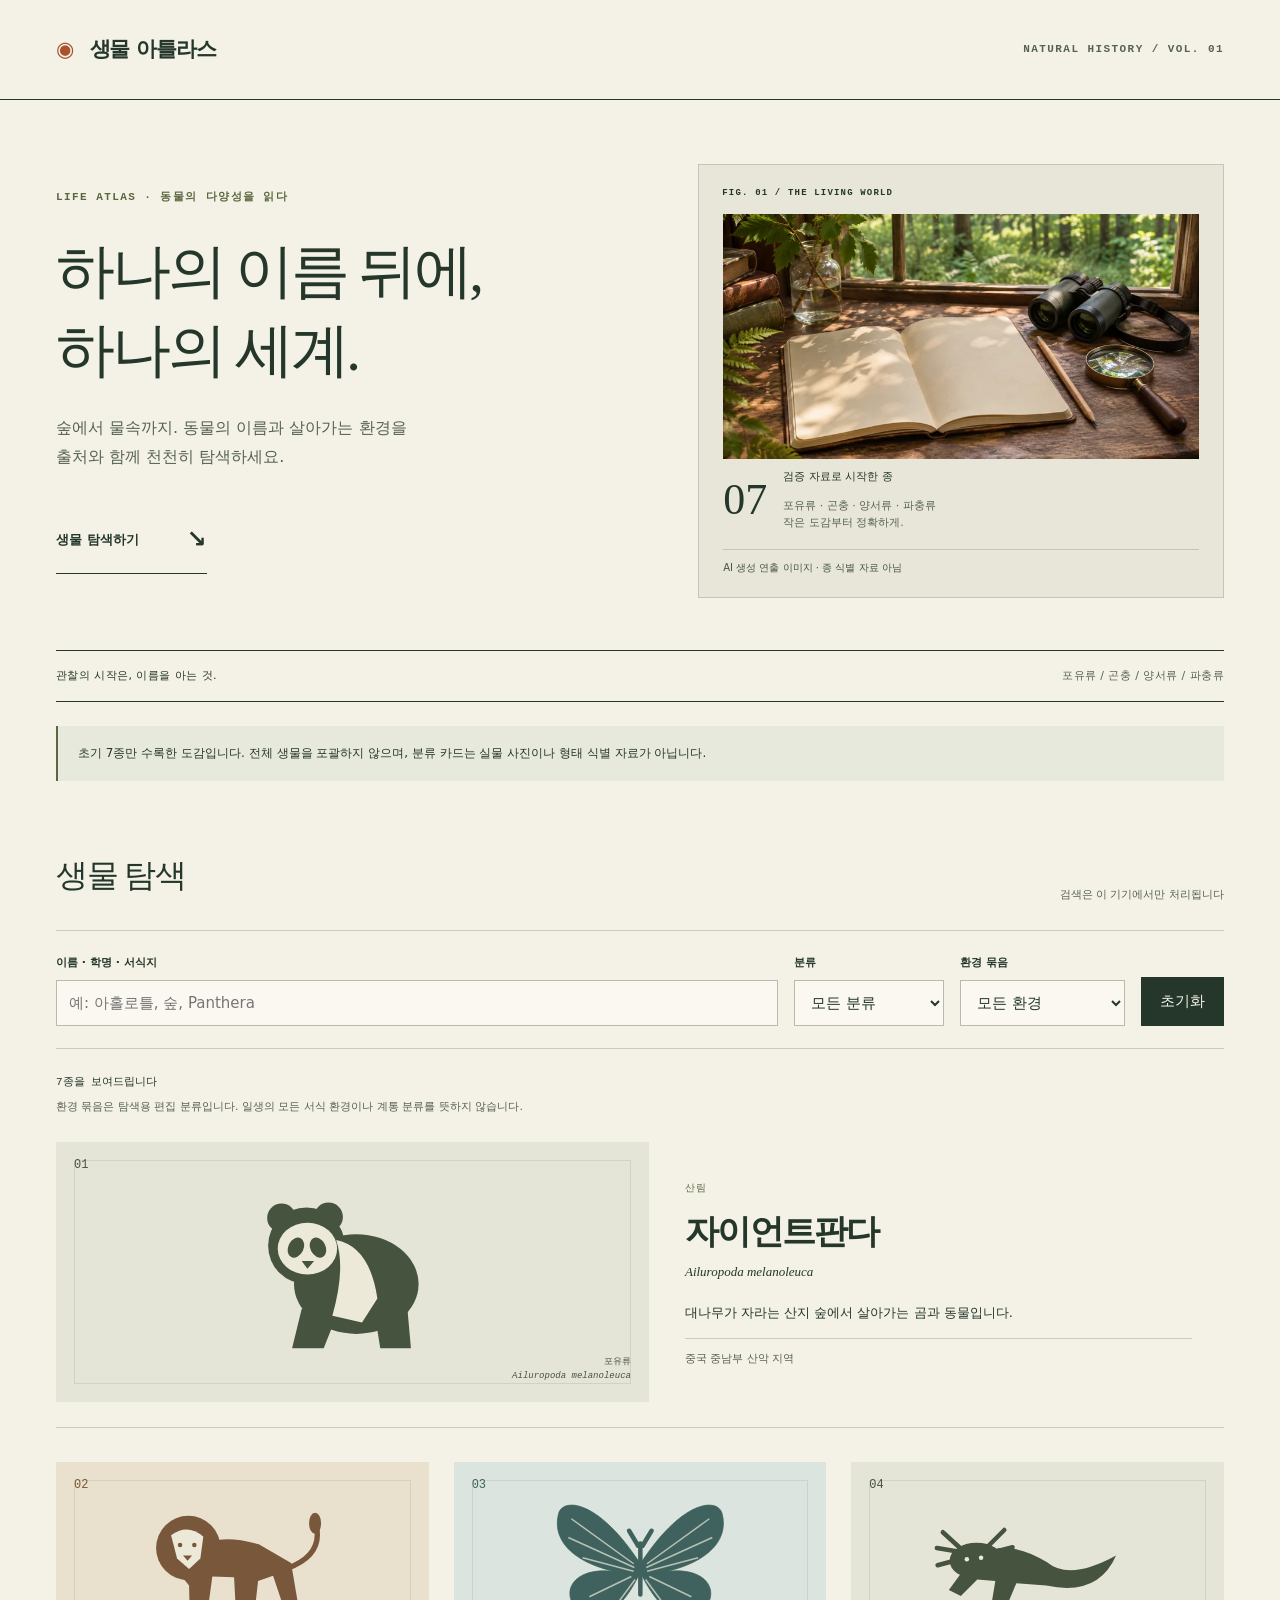
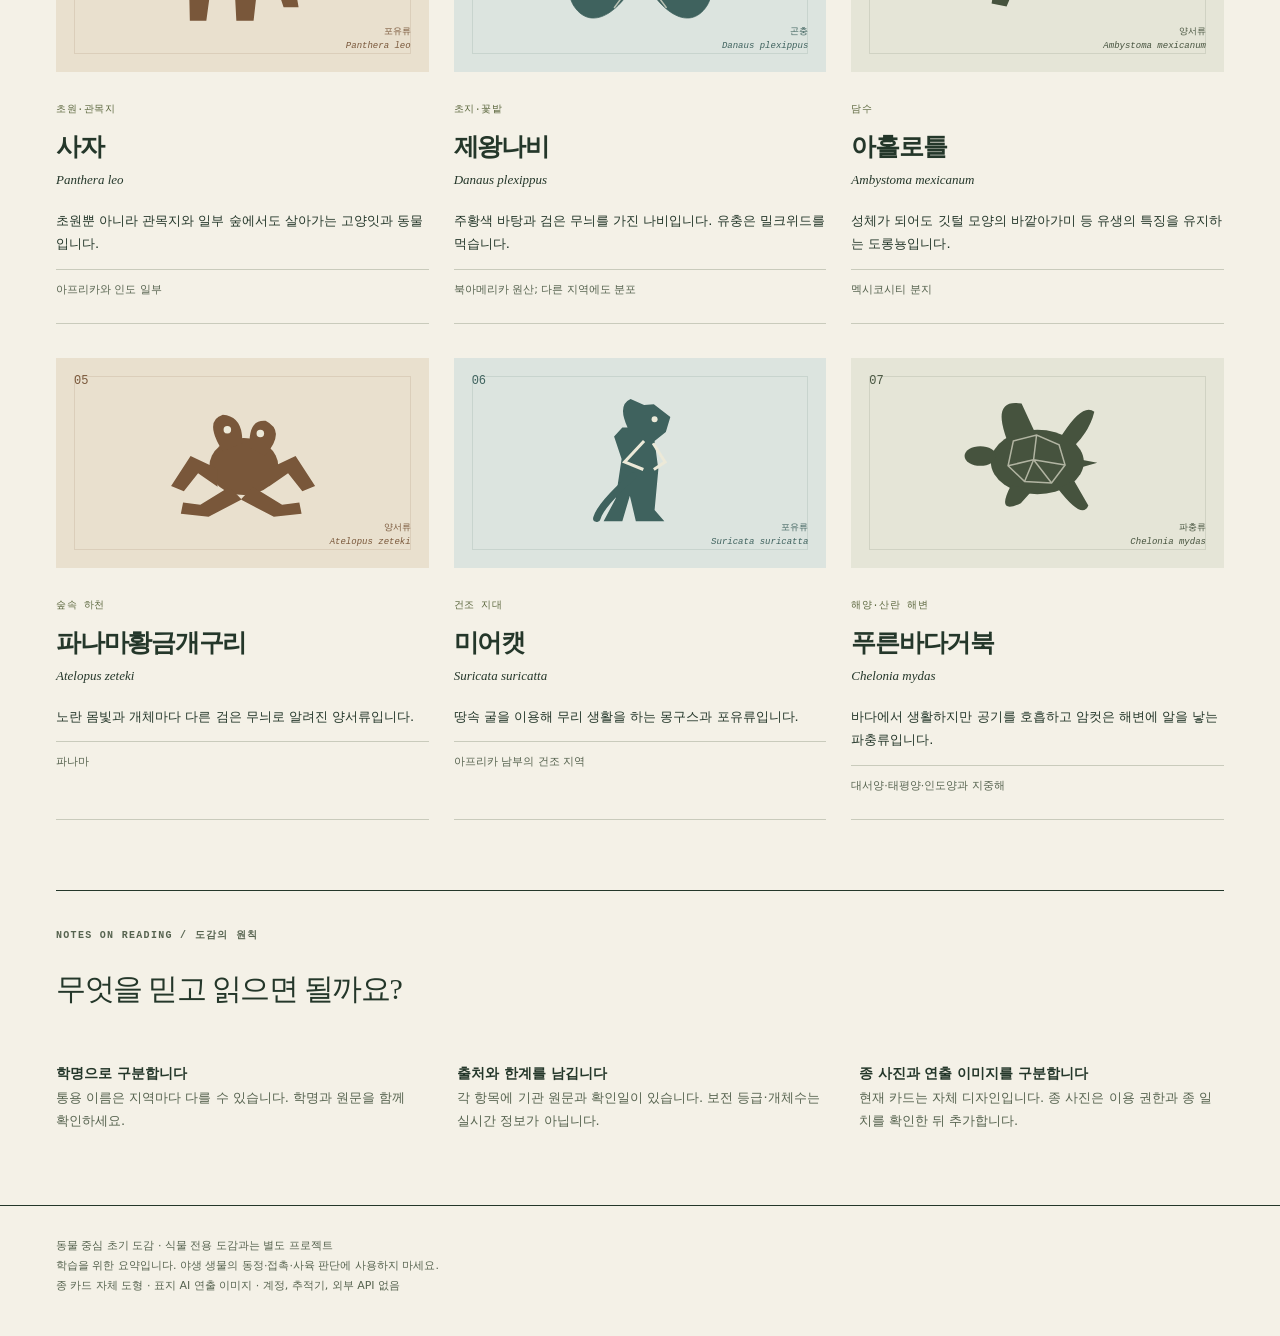
==== commit c51c5310: "Add clearly labeled photo-style AI hero imagery with responsive WebP assets" ====
--- a/index.html
+++ b/index.html
@@ -1,2 +1,2 @@
 <!doctype html>
-<html lang="ko"><head><meta charset="utf-8"><meta name="robots" content="noindex,nofollow"><meta name="viewport" content="width=device-width,initial-scale=1"><meta name="description" content="공식 자료로 살펴보는 동물 중심 생물 도감. 학명, 서식 환경과 정보의 한계를 함께 읽습니다."><title>동물의 다양성을 읽다 · 생물 아틀라스</title><link rel="stylesheet" href="./assets/field-guide-v3.css"></head><body><a class="skip" href="#main">본문으로 바로가기</a><header><a class="brand" href="./index.html"><span aria-hidden="true">◉</span> 생물 아틀라스</a><span class="edition">NATURAL HISTORY / VOL. 01</span></header><main id="main"><section class="hero"><div><p class="eyebrow">LIFE ATLAS · 동물의 다양성을 읽다</p><h1>하나의 이름 뒤에,<br>하나의 세계.</h1><p>숲에서 물속까지. 동물의 이름과 살아가는 환경을<br class="wide"> 출처와 함께 천천히 탐색하세요.</p><a class="browse" href="#exploration">생물 탐색하기 <span aria-hidden="true">↘</span></a></div><aside class="hero-plate"><span class="plate-index">FIG. 01 / THE LIVING WORLD</span><svg class="specimen-art" viewbox="0 0 320 240" aria-hidden="true" focusable="false"><use href="./assets/specimens-v3.svg#monarch"></use></svg><strong>07</strong><span>검증 자료로 시작한 종</span><p>포유류 · 곤충 · 양서류 · 파충류<br>작은 도감부터 정확하게.</p><small class="art-note">자체 도형 일러스트 · 종 식별 자료 아님</small></aside></section><div class="field-strip" aria-label="도감 구성"><span>관찰의 시작은, 이름을 아는 것.</span><span>포유류 / 곤충 / 양서류 / 파충류</span></div><section class="notice" aria-label="도감 범위 안내">초기 7종만 수록한 도감입니다. 전체 생물을 포괄하지 않으며, 분류 카드는 실물 사진이나 형태 식별 자료가 아닙니다.</section><section aria-labelledby="explore" id="exploration"><div class="sectionhead"><h2 id="explore">생물 탐색</h2><span>검색은 이 기기에서만 처리됩니다</span></div><form id="filters" role="search"><div><label for="query">이름 · 학명 · 서식지</label><input id="query" type="search" placeholder="예: 아홀로틀, 숲, Panthera" autocomplete="off"></div><div><label for="group">분류</label><select id="group"><option value="">모든 분류</option><option>포유류</option><option>곤충</option><option>양서류</option><option>파충류</option></select></div><div><label for="environment">환경 묶음</label><select id="environment"><option value="">모든 환경</option><option>육상</option><option>담수 연계</option><option>해양</option></select></div><button type="reset">초기화</button></form><p id="count" role="status" aria-live="polite">7종을 보여드립니다</p><p class="meta">환경 묶음은 탐색용 편집 분류입니다. 일생의 모든 서식 환경이나 계통 분류를 뜻하지 않습니다.</p><div class="grid" id="results"><article class="card" data-id="giant-panda"><div class="plate" aria-hidden="true"><svg class="specimen-art" viewbox="0 0 320 240" aria-hidden="true" focusable="false"><use href="./assets/specimens-v3.svg#giant-panda"></use></svg><span class="number">01</span><span>포유류<br><i>Ailuropoda melanoleuca</i></span></div><div class="cardbody"><span class="tag">산림</span><h3><a href="./species/giant-panda/index.html">자이언트판다</a></h3><p class="latin" lang="la">Ailuropoda melanoleuca</p><p>대나무가 자라는 산지 숲에서 살아가는 곰과 동물입니다.</p><p class="meta">중국 중남부 산악 지역</p></div></article><article class="card" data-id="lion"><div class="plate" aria-hidden="true"><svg class="specimen-art" viewbox="0 0 320 240" aria-hidden="true" focusable="false"><use href="./assets/specimens-v3.svg#lion"></use></svg><span class="number">02</span><span>포유류<br><i>Panthera leo</i></span></div><div class="cardbody"><span class="tag">초원·관목지</span><h3><a href="./species/lion/index.html">사자</a></h3><p class="latin" lang="la">Panthera leo</p><p>초원뿐 아니라 관목지와 일부 숲에서도 살아가는 고양잇과 동물입니다.</p><p class="meta">아프리카와 인도 일부</p></div></article><article class="card" data-id="monarch"><div class="plate" aria-hidden="true"><svg class="specimen-art" viewbox="0 0 320 240" aria-hidden="true" focusable="false"><use href="./assets/specimens-v3.svg#monarch"></use></svg><span class="number">03</span><span>곤충<br><i>Danaus plexippus</i></span></div><div class="cardbody"><span class="tag">초지·꽃밭</span><h3><a href="./species/monarch/index.html">제왕나비</a></h3><p class="latin" lang="la">Danaus plexippus</p><p>주황색 바탕과 검은 무늬를 가진 나비입니다. 유충은 밀크위드를 먹습니다.</p><p class="meta">북아메리카 원산; 다른 지역에도 분포</p></div></article><article class="card" data-id="axolotl"><div class="plate" aria-hidden="true"><svg class="specimen-art" viewbox="0 0 320 240" aria-hidden="true" focusable="false"><use href="./assets/specimens-v3.svg#axolotl"></use></svg><span class="number">04</span><span>양서류<br><i>Ambystoma mexicanum</i></span></div><div class="cardbody"><span class="tag">담수</span><h3><a href="./species/axolotl/index.html">아홀로틀</a></h3><p class="latin" lang="la">Ambystoma mexicanum</p><p>성체가 되어도 깃털 모양의 바깥아가미 등 유생의 특징을 유지하는 도롱뇽입니다.</p><p class="meta">멕시코시티 분지</p></div></article><article class="card" data-id="golden-frog"><div class="plate" aria-hidden="true"><svg class="specimen-art" viewbox="0 0 320 240" aria-hidden="true" focusable="false"><use href="./assets/specimens-v3.svg#golden-frog"></use></svg><span class="number">05</span><span>양서류<br><i>Atelopus zeteki</i></span></div><div class="cardbody"><span class="tag">숲속 하천</span><h3><a href="./species/golden-frog/index.html">파나마황금개구리</a></h3><p class="latin" lang="la">Atelopus zeteki</p><p>노란 몸빛과 개체마다 다른 검은 무늬로 알려진 양서류입니다.</p><p class="meta">파나마</p></div></article><article class="card" data-id="meerkat"><div class="plate" aria-hidden="true"><svg class="specimen-art" viewbox="0 0 320 240" aria-hidden="true" focusable="false"><use href="./assets/specimens-v3.svg#meerkat"></use></svg><span class="number">06</span><span>포유류<br><i>Suricata suricatta</i></span></div><div class="cardbody"><span class="tag">건조 지대</span><h3><a href="./species/meerkat/index.html">미어캣</a></h3><p class="latin" lang="la">Suricata suricatta</p><p>땅속 굴을 이용해 무리 생활을 하는 몽구스과 포유류입니다.</p><p class="meta">아프리카 남부의 건조 지역</p></div></article><article class="card" data-id="green-turtle"><div class="plate" aria-hidden="true"><svg class="specimen-art" viewbox="0 0 320 240" aria-hidden="true" focusable="false"><use href="./assets/specimens-v3.svg#green-turtle"></use></svg><span class="number">07</span><span>파충류<br><i>Chelonia mydas</i></span></div><div class="cardbody"><span class="tag">해양·산란 해변</span><h3><a href="./species/green-turtle/index.html">푸른바다거북</a></h3><p class="latin" lang="la">Chelonia mydas</p><p>바다에서 생활하지만 공기를 호흡하고 암컷은 해변에 알을 낳는 파충류입니다.</p><p class="meta">대서양·태평양·인도양과 지중해</p></div></article></div><p id="empty" hidden>일치하는 생물이 없습니다. 검색어나 분류를 바꿔보세요.</p></section><section class="method"><p class="eyebrow">NOTES ON READING / 도감의 원칙</p><h2>무엇을 믿고 읽으면 될까요?</h2><div><p><b>학명으로 구분합니다</b><br>통용 이름은 지역마다 다를 수 있습니다. 학명과 원문을 함께 확인하세요.</p><p><b>출처와 한계를 남깁니다</b><br>각 항목에 기관 원문과 확인일이 있습니다. 보전 등급·개체수는 실시간 정보가 아닙니다.</p><p><b>사진을 꾸며내지 않습니다</b><br>현재 카드는 자체 디자인입니다. 종 사진은 이용 권한과 종 일치를 확인한 뒤 추가합니다.</p></div></section></main><footer>동물 중심 초기 도감 · 식물 전용 도감과는 별도 프로젝트<br>학습을 위한 요약입니다. 야생 생물의 동정·접촉·사육 판단에 사용하지 마세요.<br>사진 없는 자체 편집 디자인 · 계정, 추적기, 외부 API 없음</footer><script type="module" src="./assets/app-v2.js"></script></body></html>
+<html lang="ko"><head><meta charset="utf-8"><meta name="robots" content="noindex,nofollow"><meta name="viewport" content="width=device-width,initial-scale=1"><meta name="description" content="공식 자료로 살펴보는 동물 중심 생물 도감. 학명, 서식 환경과 정보의 한계를 함께 읽습니다."><title>동물의 다양성을 읽다 · 생물 아틀라스</title><link rel="stylesheet" href="./assets/field-guide-v3.css"><link rel="stylesheet" href="./assets/ai-hero-20261115.css"></head><body><a class="skip" href="#main">본문으로 바로가기</a><header><a class="brand" href="./index.html"><span aria-hidden="true">◉</span> 생물 아틀라스</a><span class="edition">NATURAL HISTORY / VOL. 01</span></header><main id="main"><section class="hero"><div><p class="eyebrow">LIFE ATLAS · 동물의 다양성을 읽다</p><h1>하나의 이름 뒤에,<br>하나의 세계.</h1><p>숲에서 물속까지. 동물의 이름과 살아가는 환경을<br class="wide"> 출처와 함께 천천히 탐색하세요.</p><a class="browse" href="#exploration">생물 탐색하기 <span aria-hidden="true">↘</span></a></div><aside class="hero-plate has-ai-photo"><span class="plate-index">FIG. 01 / THE LIVING WORLD</span><picture class="ai-hero-picture"><img src="./assets/hero-ai-20261115-1440.webp" srcset="./assets/hero-ai-20261115-800.webp 800w, ./assets/hero-ai-20261115-1440.webp 1440w" sizes="(max-width: 760px) calc(100vw - 44px), 500px" width="1440" height="810" loading="eager" decoding="async" fetchpriority="high" alt="빈 관찰 노트와 쌍안경이 놓인 숲가 책상, AI 생성 연출 이미지"></picture><strong>07</strong><span>검증 자료로 시작한 종</span><p>포유류 · 곤충 · 양서류 · 파충류<br>작은 도감부터 정확하게.</p><small class="art-note">AI 생성 연출 이미지 · 종 식별 자료 아님</small></aside></section><div class="field-strip" aria-label="도감 구성"><span>관찰의 시작은, 이름을 아는 것.</span><span>포유류 / 곤충 / 양서류 / 파충류</span></div><section class="notice" aria-label="도감 범위 안내">초기 7종만 수록한 도감입니다. 전체 생물을 포괄하지 않으며, 분류 카드는 실물 사진이나 형태 식별 자료가 아닙니다.</section><section aria-labelledby="explore" id="exploration"><div class="sectionhead"><h2 id="explore">생물 탐색</h2><span>검색은 이 기기에서만 처리됩니다</span></div><form id="filters" role="search"><div><label for="query">이름 · 학명 · 서식지</label><input id="query" type="search" placeholder="예: 아홀로틀, 숲, Panthera" autocomplete="off"></div><div><label for="group">분류</label><select id="group"><option value="">모든 분류</option><option>포유류</option><option>곤충</option><option>양서류</option><option>파충류</option></select></div><div><label for="environment">환경 묶음</label><select id="environment"><option value="">모든 환경</option><option>육상</option><option>담수 연계</option><option>해양</option></select></div><button type="reset">초기화</button></form><p id="count" role="status" aria-live="polite">7종을 보여드립니다</p><p class="meta">환경 묶음은 탐색용 편집 분류입니다. 일생의 모든 서식 환경이나 계통 분류를 뜻하지 않습니다.</p><div class="grid" id="results"><article class="card" data-id="giant-panda"><div class="plate" aria-hidden="true"><svg class="specimen-art" viewBox="0 0 320 240" aria-hidden="true" focusable="false"><use href="./assets/specimens-v3.svg#giant-panda"></use></svg><span class="number">01</span><span>포유류<br><i>Ailuropoda melanoleuca</i></span></div><div class="cardbody"><span class="tag">산림</span><h3><a href="./species/giant-panda/index.html">자이언트판다</a></h3><p class="latin" lang="la">Ailuropoda melanoleuca</p><p>대나무가 자라는 산지 숲에서 살아가는 곰과 동물입니다.</p><p class="meta">중국 중남부 산악 지역</p></div></article><article class="card" data-id="lion"><div class="plate" aria-hidden="true"><svg class="specimen-art" viewBox="0 0 320 240" aria-hidden="true" focusable="false"><use href="./assets/specimens-v3.svg#lion"></use></svg><span class="number">02</span><span>포유류<br><i>Panthera leo</i></span></div><div class="cardbody"><span class="tag">초원·관목지</span><h3><a href="./species/lion/index.html">사자</a></h3><p class="latin" lang="la">Panthera leo</p><p>초원뿐 아니라 관목지와 일부 숲에서도 살아가는 고양잇과 동물입니다.</p><p class="meta">아프리카와 인도 일부</p></div></article><article class="card" data-id="monarch"><div class="plate" aria-hidden="true"><svg class="specimen-art" viewBox="0 0 320 240" aria-hidden="true" focusable="false"><use href="./assets/specimens-v3.svg#monarch"></use></svg><span class="number">03</span><span>곤충<br><i>Danaus plexippus</i></span></div><div class="cardbody"><span class="tag">초지·꽃밭</span><h3><a href="./species/monarch/index.html">제왕나비</a></h3><p class="latin" lang="la">Danaus plexippus</p><p>주황색 바탕과 검은 무늬를 가진 나비입니다. 유충은 밀크위드를 먹습니다.</p><p class="meta">북아메리카 원산; 다른 지역에도 분포</p></div></article><article class="card" data-id="axolotl"><div class="plate" aria-hidden="true"><svg class="specimen-art" viewBox="0 0 320 240" aria-hidden="true" focusable="false"><use href="./assets/specimens-v3.svg#axolotl"></use></svg><span class="number">04</span><span>양서류<br><i>Ambystoma mexicanum</i></span></div><div class="cardbody"><span class="tag">담수</span><h3><a href="./species/axolotl/index.html">아홀로틀</a></h3><p class="latin" lang="la">Ambystoma mexicanum</p><p>성체가 되어도 깃털 모양의 바깥아가미 등 유생의 특징을 유지하는 도롱뇽입니다.</p><p class="meta">멕시코시티 분지</p></div></article><article class="card" data-id="golden-frog"><div class="plate" aria-hidden="true"><svg class="specimen-art" viewBox="0 0 320 240" aria-hidden="true" focusable="false"><use href="./assets/specimens-v3.svg#golden-frog"></use></svg><span class="number">05</span><span>양서류<br><i>Atelopus zeteki</i></span></div><div class="cardbody"><span class="tag">숲속 하천</span><h3><a href="./species/golden-frog/index.html">파나마황금개구리</a></h3><p class="latin" lang="la">Atelopus zeteki</p><p>노란 몸빛과 개체마다 다른 검은 무늬로 알려진 양서류입니다.</p><p class="meta">파나마</p></div></article><article class="card" data-id="meerkat"><div class="plate" aria-hidden="true"><svg class="specimen-art" viewBox="0 0 320 240" aria-hidden="true" focusable="false"><use href="./assets/specimens-v3.svg#meerkat"></use></svg><span class="number">06</span><span>포유류<br><i>Suricata suricatta</i></span></div><div class="cardbody"><span class="tag">건조 지대</span><h3><a href="./species/meerkat/index.html">미어캣</a></h3><p class="latin" lang="la">Suricata suricatta</p><p>땅속 굴을 이용해 무리 생활을 하는 몽구스과 포유류입니다.</p><p class="meta">아프리카 남부의 건조 지역</p></div></article><article class="card" data-id="green-turtle"><div class="plate" aria-hidden="true"><svg class="specimen-art" viewBox="0 0 320 240" aria-hidden="true" focusable="false"><use href="./assets/specimens-v3.svg#green-turtle"></use></svg><span class="number">07</span><span>파충류<br><i>Chelonia mydas</i></span></div><div class="cardbody"><span class="tag">해양·산란 해변</span><h3><a href="./species/green-turtle/index.html">푸른바다거북</a></h3><p class="latin" lang="la">Chelonia mydas</p><p>바다에서 생활하지만 공기를 호흡하고 암컷은 해변에 알을 낳는 파충류입니다.</p><p class="meta">대서양·태평양·인도양과 지중해</p></div></article></div><p id="empty" hidden>일치하는 생물이 없습니다. 검색어나 분류를 바꿔보세요.</p></section><section class="method"><p class="eyebrow">NOTES ON READING / 도감의 원칙</p><h2>무엇을 믿고 읽으면 될까요?</h2><div><p><b>학명으로 구분합니다</b><br>통용 이름은 지역마다 다를 수 있습니다. 학명과 원문을 함께 확인하세요.</p><p><b>출처와 한계를 남깁니다</b><br>각 항목에 기관 원문과 확인일이 있습니다. 보전 등급·개체수는 실시간 정보가 아닙니다.</p><p><b>종 사진과 연출 이미지를 구분합니다</b><br>현재 카드는 자체 디자인입니다. 종 사진은 이용 권한과 종 일치를 확인한 뒤 추가합니다.</p></div></section></main><footer>동물 중심 초기 도감 · 식물 전용 도감과는 별도 프로젝트<br>학습을 위한 요약입니다. 야생 생물의 동정·접촉·사육 판단에 사용하지 마세요.<br>종 카드 자체 도형 · 표지 AI 연출 이미지 · 계정, 추적기, 외부 API 없음</footer><script type="module" src="./assets/app-v2.js"></script></body></html>
--- a/assets/field-guide-v3.css
+++ b/assets/field-guide-v3.css
@@ -1 +1 @@
-:root{color-scheme:light;--paper:#f4f1e7;--ink:#24372a;--muted:#626e5e;--line:#c9cbbc;--olive:#5b673e;--orange:#a9522d;--cream:#e8e4d3}*{box-sizing:border-box}html{scroll-behavior:smooth;scroll-padding-top:24px}body{margin:0;color:var(--ink);background:var(--paper);font:15px/1.8 system-ui,-apple-system,'Noto Sans KR',sans-serif}a{color:inherit;text-underline-offset:5px}a:hover{color:var(--orange)}button,input,select{font:inherit;color:inherit}button,a,input,select{touch-action:manipulation}button:focus-visible,a:focus-visible,input:focus-visible,select:focus-visible{outline:3px solid var(--orange);outline-offset:4px}.skip{position:absolute;top:-6rem;left:20px;background:white;padding:15px;z-index:9}.skip:focus{top:10px}header,main,footer{max-width:1280px;margin:auto;padding-inline:56px}header{height:100px;display:flex;align-items:center;justify-content:space-between;border-bottom:1px solid var(--ink)}.brand{font-size:21px;font-weight:750;text-decoration:none;letter-spacing:-.05em}.brand span{color:var(--orange);margin-right:10px}.edition,.eyebrow,.plate-index{font-family:ui-monospace,SFMono-Regular,Consolas,monospace;font-size:11px;letter-spacing:.13em;font-weight:600}.edition{color:var(--muted)}.hero{display:grid;grid-template-columns:1.1fr 1fr;gap:64px;align-items:center;padding:64px 0 52px}.hero .eyebrow{color:var(--olive);margin-top:0}.hero h1{font-family:Georgia,'Noto Serif KR',serif;font-size:clamp(39px,4.6vw,65px);font-weight:500;line-height:1.35;letter-spacing:-.055em;margin:24px 0}.hero>div>p:not(.eyebrow){color:var(--muted);font-size:16px}.browse{display:inline-flex;gap:48px;align-items:center;margin-top:18px;padding:12px 0;border-bottom:1px solid var(--ink);font-size:13px;text-decoration:none;font-weight:650}.browse span{font-size:24px}.hero-plate{position:relative;min-width:0;min-height:365px;padding:22px 24px 20px;background:#e7e6d8;border:1px solid #c4c6b5;display:grid;grid-template-columns:auto 1fr;align-content:end;column-gap:16px}.hero-plate:before{content:'';position:absolute;inset:49px 35px 76px;border:1px solid #bcc2a9;border-radius:50%;background:repeating-radial-gradient(ellipse at center,transparent 0 26px,#bcc2a932 27px 28px)}.plate-index{position:absolute;top:20px;left:23px;font-size:9px}.hero-plate .specimen-art{height:250px;width:100%;grid-column:1/-1;z-index:1;color:#53603f;transform:rotate(-12deg)}.hero-plate strong{font-family:Georgia,serif;font-size:45px;line-height:1.1;grid-row:3/5;font-weight:400}.hero-plate>span:not(.plate-index){font-size:11px;align-self:end}.hero-plate p{font-size:11px;line-height:1.6;margin:2px 0;color:var(--muted)}.art-note{grid-column:1/-1;font-size:9px;border-top:1px solid #c2c7b4;margin-top:14px;padding-top:9px;color:var(--muted)}.field-strip{border-block:1px solid var(--ink);padding:15px 0;display:flex;justify-content:space-between;gap:20px;font-size:11px;letter-spacing:.04em}.field-strip span:last-child{color:var(--muted)}.notice{font-size:12px;line-height:1.8;background:#e8e9dd;border-left:2px solid var(--olive);padding:17px 20px;margin-block:24px}.sectionhead{display:flex;justify-content:space-between;align-items:end;gap:20px;margin-top:66px;margin-bottom:25px}.sectionhead h2{font-family:Georgia,'Noto Serif KR',serif;font-size:32px;font-weight:500;letter-spacing:-.04em;margin:0}.sectionhead span,.meta{font-size:11px;color:var(--muted)}#filters{display:grid;grid-template-columns:minmax(180px,1fr) 150px 165px auto;align-items:end;gap:16px;padding:22px 0;border-block:1px solid var(--line)}label{display:block;font-size:11px;font-weight:650;margin-bottom:7px}input,select{width:100%;height:46px;padding:10px 12px;background:#faf8f0;border:1px solid #b5bcaa;border-radius:0}button{cursor:pointer;min-height:46px;padding:10px 18px;border:1px solid var(--ink);background:var(--ink);color:var(--paper)}button:hover{background:var(--olive)}#count{font:11px ui-monospace,monospace;margin:25px 0 8px}#count+.meta{margin-top:0;margin-bottom:25px}.grid{display:grid;grid-template-columns:repeat(3,minmax(0,1fr));gap:34px 25px}.card{min-width:0;border-bottom:1px solid var(--line)}.plate{position:relative;min-height:210px;display:flex;align-items:end;justify-content:space-between;gap:10px;padding:18px;background:#e5e5d7;color:#46533e;overflow:hidden}.card:nth-child(3n+2) .plate{background:#e9e0ce;color:#79573a}.card:nth-child(3n) .plate{background:#dce4df;color:#3f625e}.plate:after{content:'';position:absolute;inset:18px;border:1px solid currentColor;opacity:.13;pointer-events:none}.plate .specimen-art{position:absolute;width:100%;height:185px;left:0;top:0;padding:5px 12px 0}.number{position:absolute;top:16px;left:18px;font:12px ui-monospace,monospace;z-index:1}.plate>span:last-child{font:9px/1.6 ui-monospace,monospace;z-index:1;margin-left:auto;text-align:right}.cardbody{padding:22px 0 12px}.tag{font:10px ui-monospace,monospace;color:var(--olive);letter-spacing:.06em}.card h3{font-family:Georgia,'Noto Serif KR',serif;font-size:25px;font-weight:600;letter-spacing:-.05em;line-height:1.4;margin:8px 0 0}.card h3 a{text-decoration:none}.card h3 a:hover{text-decoration:underline}.latin{font-family:Georgia,serif;font-style:italic;font-size:13px;margin:4px 0 18px}.card p{font-size:13px;line-height:1.8}.card .meta{font-size:11px;padding-top:10px;border-top:1px solid var(--line)}.card:first-child{grid-column:1/-1;display:grid;grid-template-columns:1.1fr 1fr;gap:36px;align-items:center;padding-bottom:25px}.card:first-child .plate{min-height:260px}.card:first-child .specimen-art{height:235px}.card:first-child h3{font-size:34px}.card:first-child .cardbody{padding-right:32px}.method{margin:70px 0 60px;border-top:1px solid var(--ink);padding-top:26px}.method h2{font-family:Georgia,'Noto Serif KR',serif;font-size:30px;letter-spacing:-.045em;font-weight:500;margin:17px 0 32px}.method>div{display:grid;grid-template-columns:repeat(3,minmax(0,1fr));gap:36px}.method p{font-size:13px;color:var(--muted)}.method .eyebrow{font-size:10px}.method b{color:var(--ink);font-size:14px}.method br{line-height:2}footer{border-top:1px solid var(--ink);padding-block:30px 40px;font-size:11px;color:var(--muted)}.detail{position:relative;max-width:1000px;padding-top:42px;padding-bottom:65px}.detail>a{font-size:12px}.detail .eyebrow{margin-top:36px;color:var(--olive)}.detail h1{font-family:Georgia,'Noto Serif KR',serif;font-size:clamp(38px,5vw,60px);line-height:1.3;font-weight:500;letter-spacing:-.05em;margin:14px 0}.scientific{font:italic 23px Georgia,serif;margin:0 0 25px}.detail-plate{float:right;width:34%;margin:0 0 30px 38px;background:#e5e5d7;border:1px solid var(--line);padding:15px}.detail-plate .specimen-art{width:100%;display:block;color:#526042}.detail-plate figcaption{font-size:10px;border-top:1px solid var(--line);padding-top:10px;color:var(--muted)}.lede{font-size:20px;line-height:1.9;margin:30px 0}.detail dl{clear:both;display:grid;grid-template-columns:repeat(3,minmax(0,1fr));gap:25px;border-block:1px solid var(--ink);padding:24px 0}.detail dt{font-size:11px;color:var(--muted)}.detail dd{margin:8px 0 0;font-size:14px}.detail h2{font-family:Georgia,'Noto Serif KR',serif;font-size:25px;font-weight:500;letter-spacing:-.04em;margin-top:38px}.detail .notice h2{font-family:inherit;font-size:14px;margin:0}.detail .notice p{margin-bottom:0}.detail p{overflow-wrap:anywhere}.detail .meta{font-size:11px}#empty{padding:45px 20px;border:1px dashed var(--line);text-align:center;font-size:14px}[hidden]{display:none!important}@media(min-width:1450px){header,main,footer{max-width:1320px}}@media(max-width:1000px){header,main,footer{padding-inline:32px}.hero{gap:30px}.hero-plate{min-height:345px}.hero-plate .specimen-art{height:230px}#filters{grid-template-columns:1fr 1fr 1fr}#filters>div:first-child{grid-column:1/-1}.grid{grid-template-columns:repeat(2,minmax(0,1fr))}.card:first-child .cardbody{padding-right:0}.card:first-child{gap:25px}.method>div{gap:22px}}@media(max-width:650px){header,main,footer{padding-inline:21px}header{height:78px}.brand{font-size:18px}.edition{font-size:8px;max-width:110px;text-align:right}.hero{grid-template-columns:1fr;gap:30px;padding:36px 0 30px}.hero h1{font-size:42px;margin:20px 0}.hero>div>p:not(.eyebrow){font-size:14px}.hero .eyebrow{font-size:9px}.wide{display:none}.hero-plate{min-height:290px}.hero-plate .specimen-art{height:185px;max-width:360px;justify-self:center}.hero-plate:before{inset:40px 24% 60px}.hero-plate p{font-size:11px}.field-strip{font-size:10px;flex-direction:column;gap:2px}.notice{font-size:11px;padding:14px 16px}.sectionhead{display:block;margin-top:42px;margin-bottom:18px}.sectionhead h2{font-size:28px}.sectionhead span{display:block;margin-top:10px}#filters{gap:12px;grid-template-columns:minmax(0,1fr) minmax(0,1fr)}#filters button{grid-column:1/-1}input,select{font-size:14px;min-width:0}.grid{gap:25px 16px}.card:first-child{display:block}.card:first-child .plate{min-height:240px}.card:first-child .specimen-art{height:220px}.card:first-child .cardbody{padding-top:20px}.card:first-child h3{font-size:29px}.plate{min-height:170px;padding:12px}.plate .specimen-art{height:145px;padding:8px 0 0}.plate>span:last-child{font-size:7px;max-width:100%}.plate:after{inset:10px}.number{font-size:10px;left:12px;top:10px}.card h3{font-size:22px}.cardbody{padding-top:15px}.card p{font-size:12px}.latin{font-size:11px}.tag{font-size:9px}.method{margin-block:48px}.method h2{font-size:26px}.method>div{grid-template-columns:1fr;gap:5px}.detail{padding-top:30px}.detail h1{font-size:40px}.scientific{font-size:20px}.detail-plate{float:none;width:100%;margin:26px 0}.detail-plate .specimen-art{max-height:220px}.lede{font-size:18px}.detail dl{grid-template-columns:1fr;gap:20px}.detail dd{margin-top:4px}.detail h2{font-size:23px}footer{font-size:10px}}@media(max-width:370px){.grid{grid-template-columns:1fr}.hero h1{font-size:36px}.plate{min-height:220px}.plate .specimen-art{height:200px}.plate>span:last-child{font-size:9px}.edition{max-width:85px}}@media(prefers-reduced-motion:reduce){html{scroll-behavior:auto}}
+:root{color-scheme:light;--paper:#f4f1e7;--ink:#24372a;--muted:#56634f;--line:#c9cbbc;--olive:#5b673e;--orange:#a9522d;--cream:#e8e4d3}*{box-sizing:border-box}html{scroll-behavior:smooth;scroll-padding-top:24px}body{margin:0;color:var(--ink);background:var(--paper);font:15px/1.8 system-ui,-apple-system,'Noto Sans KR',sans-serif}a{color:inherit;text-underline-offset:5px}a:hover{color:var(--orange)}button,input,select{font:inherit;color:inherit}button,a,input,select{touch-action:manipulation}button:focus-visible,a:focus-visible,input:focus-visible,select:focus-visible{outline:3px solid var(--orange);outline-offset:4px}.skip{position:absolute;top:-6rem;left:20px;background:white;padding:15px;z-index:9}.skip:focus{top:10px}header,main,footer{max-width:1280px;margin:auto;padding-inline:56px}header{height:100px;display:flex;align-items:center;justify-content:space-between;border-bottom:1px solid var(--ink)}.brand{font-size:21px;font-weight:750;text-decoration:none;letter-spacing:-.05em}.brand span{color:var(--orange);margin-right:10px}.edition,.eyebrow,.plate-index{font-family:ui-monospace,SFMono-Regular,Consolas,monospace;font-size:11px;letter-spacing:.13em;font-weight:600}.edition{color:var(--muted)}.hero{display:grid;grid-template-columns:1.1fr 1fr;gap:64px;align-items:center;padding:64px 0 52px}.hero .eyebrow{color:var(--olive);margin-top:0}.hero h1{font-family:Georgia,'Noto Serif KR',serif;font-size:clamp(39px,4.6vw,65px);font-weight:500;line-height:1.35;letter-spacing:-.055em;margin:24px 0}.hero>div>p:not(.eyebrow){color:var(--muted);font-size:16px}.browse{display:inline-flex;gap:48px;align-items:center;margin-top:18px;padding:12px 0;border-bottom:1px solid var(--ink);font-size:13px;text-decoration:none;font-weight:650}.browse span{font-size:24px}.hero-plate{position:relative;min-width:0;min-height:365px;padding:22px 24px 20px;background:#e7e6d8;border:1px solid #c4c6b5;display:grid;grid-template-columns:auto 1fr;align-content:end;column-gap:16px}.hero-plate:before{content:'';position:absolute;inset:49px 35px 76px;border:1px solid #bcc2a9;border-radius:50%;background:repeating-radial-gradient(ellipse at center,transparent 0 26px,#bcc2a932 27px 28px)}.plate-index{position:absolute;top:20px;left:23px;font-size:9px}.hero-plate .specimen-art{height:250px;width:100%;grid-column:1/-1;z-index:1;color:#53603f;transform:rotate(-12deg)}.hero-plate strong{font-family:Georgia,serif;font-size:45px;line-height:1.1;grid-row:3/5;font-weight:400}.hero-plate>span:not(.plate-index){font-size:11px;align-self:end}.hero-plate p{font-size:11px;line-height:1.6;margin:2px 0;color:var(--muted)}.art-note{grid-column:1/-1;font-size:9px;border-top:1px solid #c2c7b4;margin-top:14px;padding-top:9px;color:var(--muted)}.field-strip{border-block:1px solid var(--ink);padding:15px 0;display:flex;justify-content:space-between;gap:20px;font-size:11px;letter-spacing:.04em}.field-strip span:last-child{color:var(--muted)}.notice{font-size:12px;line-height:1.8;background:#e8e9dd;border-left:2px solid var(--olive);padding:17px 20px;margin-block:24px}.sectionhead{display:flex;justify-content:space-between;align-items:end;gap:20px;margin-top:66px;margin-bottom:25px}.sectionhead h2{font-family:Georgia,'Noto Serif KR',serif;font-size:32px;font-weight:500;letter-spacing:-.04em;margin:0}.sectionhead span,.meta{font-size:11px;color:var(--muted)}#filters{display:grid;grid-template-columns:minmax(180px,1fr) 150px 165px auto;align-items:end;gap:16px;padding:22px 0;border-block:1px solid var(--line)}label{display:block;font-size:11px;font-weight:650;margin-bottom:7px}input,select{width:100%;height:46px;padding:10px 12px;background:#faf8f0;border:1px solid #b5bcaa;border-radius:0}button{cursor:pointer;min-height:46px;padding:10px 18px;border:1px solid var(--ink);background:var(--ink);color:var(--paper)}button:hover{background:var(--olive)}#count{font:11px ui-monospace,monospace;margin:25px 0 8px}#count+.meta{margin-top:0;margin-bottom:25px}.grid{display:grid;grid-template-columns:repeat(3,minmax(0,1fr));gap:34px 25px}.card{min-width:0;border-bottom:1px solid var(--line)}.plate{position:relative;min-height:210px;display:flex;align-items:end;justify-content:space-between;gap:10px;padding:18px;background:#e5e5d7;color:#46533e;overflow:hidden}.card:nth-child(3n+2) .plate{background:#e9e0ce;color:#79573a}.card:nth-child(3n) .plate{background:#dce4df;color:#3f625e}.plate:after{content:'';position:absolute;inset:18px;border:1px solid currentColor;opacity:.13;pointer-events:none}.plate .specimen-art{position:absolute;width:100%;height:185px;left:0;top:0;padding:5px 12px 0}.number{position:absolute;top:16px;left:18px;font:12px ui-monospace,monospace;z-index:1}.plate>span:last-child{font:9px/1.6 ui-monospace,monospace;z-index:1;margin-left:auto;text-align:right}.cardbody{padding:22px 0 12px}.tag{font:10px ui-monospace,monospace;color:var(--olive);letter-spacing:.06em}.card h3{font-family:Georgia,'Noto Serif KR',serif;font-size:25px;font-weight:600;letter-spacing:-.05em;line-height:1.4;margin:8px 0 0}.card h3 a{text-decoration:none}.card h3 a:hover{text-decoration:underline}.latin{font-family:Georgia,serif;font-style:italic;font-size:13px;margin:4px 0 18px}.card p{font-size:13px;line-height:1.8}.card .meta{font-size:11px;padding-top:10px;border-top:1px solid var(--line)}.card:first-child{grid-column:1/-1;display:grid;grid-template-columns:1.1fr 1fr;gap:36px;align-items:center;padding-bottom:25px}.card:first-child .plate{min-height:260px}.card:first-child .specimen-art{height:235px}.card:first-child h3{font-size:34px}.card:first-child .cardbody{padding-right:32px}.method{margin:70px 0 60px;border-top:1px solid var(--ink);padding-top:26px}.method h2{font-family:Georgia,'Noto Serif KR',serif;font-size:30px;letter-spacing:-.045em;font-weight:500;margin:17px 0 32px}.method>div{display:grid;grid-template-columns:repeat(3,minmax(0,1fr));gap:36px}.method p{font-size:13px;color:var(--muted)}.method .eyebrow{font-size:10px}.method b{color:var(--ink);font-size:14px}.method br{line-height:2}footer{border-top:1px solid var(--ink);padding-block:30px 40px;font-size:11px;color:var(--muted)}.detail{position:relative;max-width:1000px;padding-top:42px;padding-bottom:65px}.detail>a{font-size:12px}.detail .eyebrow{margin-top:36px;color:var(--olive)}.detail h1{font-family:Georgia,'Noto Serif KR',serif;font-size:clamp(38px,5vw,60px);line-height:1.3;font-weight:500;letter-spacing:-.05em;margin:14px 0}.scientific{font:italic 23px Georgia,serif;margin:0 0 25px}.detail-plate{float:right;width:34%;margin:0 0 30px 38px;background:#e5e5d7;border:1px solid var(--line);padding:15px}.detail-plate .specimen-art{width:100%;display:block;color:#526042}.detail-plate figcaption{font-size:10px;border-top:1px solid var(--line);padding-top:10px;color:var(--muted)}.lede{font-size:20px;line-height:1.9;margin:30px 0}.detail dl{clear:both;display:grid;grid-template-columns:repeat(3,minmax(0,1fr));gap:25px;border-block:1px solid var(--ink);padding:24px 0}.detail dt{font-size:11px;color:var(--muted)}.detail dd{margin:8px 0 0;font-size:14px}.detail h2{font-family:Georgia,'Noto Serif KR',serif;font-size:25px;font-weight:500;letter-spacing:-.04em;margin-top:38px}.detail .notice h2{font-family:inherit;font-size:14px;margin:0}.detail .notice p{margin-bottom:0}.detail p{overflow-wrap:anywhere}.detail .meta{font-size:11px}#empty{padding:45px 20px;border:1px dashed var(--line);text-align:center;font-size:14px}[hidden]{display:none!important}@media(min-width:1450px){header,main,footer{max-width:1320px}}@media(max-width:1000px){header,main,footer{padding-inline:32px}.hero{gap:30px}.hero-plate{min-height:345px}.hero-plate .specimen-art{height:230px}#filters{grid-template-columns:1fr 1fr 1fr}#filters>div:first-child{grid-column:1/-1}.grid{grid-template-columns:repeat(2,minmax(0,1fr))}.card:first-child .cardbody{padding-right:0}.card:first-child{gap:25px}.method>div{gap:22px}}@media(max-width:650px){header,main,footer{padding-inline:21px}header{height:78px}.brand{font-size:18px}.edition{font-size:8px;max-width:110px;text-align:right}.hero{grid-template-columns:1fr;gap:30px;padding:36px 0 30px}.hero h1{font-size:42px;margin:20px 0}.hero>div>p:not(.eyebrow){font-size:14px}.hero .eyebrow{font-size:9px}.wide{display:none}.hero-plate{min-height:290px}.hero-plate .specimen-art{height:185px;max-width:360px;justify-self:center}.hero-plate:before{inset:40px 24% 60px}.hero-plate p{font-size:11px}.field-strip{font-size:10px;flex-direction:column;gap:2px}.notice{font-size:11px;padding:14px 16px}.sectionhead{display:block;margin-top:42px;margin-bottom:18px}.sectionhead h2{font-size:28px}.sectionhead span{display:block;margin-top:10px}#filters{gap:12px;grid-template-columns:minmax(0,1fr) minmax(0,1fr)}#filters button{grid-column:1/-1}input,select{font-size:14px;min-width:0}.grid{gap:25px 16px}.card:first-child{display:block}.card:first-child .plate{min-height:240px}.card:first-child .specimen-art{height:220px}.card:first-child .cardbody{padding-top:20px}.card:first-child h3{font-size:29px}.plate{min-height:170px;padding:12px}.plate .specimen-art{height:145px;padding:8px 0 0}.plate>span:last-child{font-size:7px;max-width:100%}.plate:after{inset:10px}.number{font-size:10px;left:12px;top:10px}.card h3{font-size:22px}.cardbody{padding-top:15px}.card p{font-size:12px}.latin{font-size:11px}.tag{font-size:9px}.method{margin-block:48px}.method h2{font-size:26px}.method>div{grid-template-columns:1fr;gap:5px}.detail{padding-top:30px}.detail h1{font-size:40px}.scientific{font-size:20px}.detail-plate{float:none;width:100%;margin:26px 0}.detail-plate .specimen-art{max-height:220px}.lede{font-size:18px}.detail dl{grid-template-columns:1fr;gap:20px}.detail dd{margin-top:4px}.detail h2{font-size:23px}footer{font-size:10px}}@media(max-width:370px){.grid{grid-template-columns:1fr}.hero h1{font-size:36px}.plate{min-height:220px}.plate .specimen-art{height:200px}.plate>span:last-child{font-size:9px}.edition{max-width:85px}}@media(prefers-reduced-motion:reduce){html{scroll-behavior:auto}}
--- a/assets/ai-hero-20261115.css
+++ b/assets/ai-hero-20261115.css
@@ -0,0 +1 @@
+.hero-plate.has-ai-photo{align-content:start;gap:8px 16px}.hero-plate.has-ai-photo:before{display:none}.hero-plate.has-ai-photo .ai-hero-picture{display:block;width:100%;height:245px;grid-column:1/-1;grid-row:1;margin-top:27px;overflow:hidden}.hero-plate.has-ai-photo img{display:block;width:100%;height:100%;object-fit:cover;object-position:center}.hero-plate.has-ai-photo>strong{grid-column:1;grid-row:2/4;font-size:44px;align-self:center}.hero-plate.has-ai-photo>span:not(.plate-index){grid-column:2;grid-row:2;align-self:end}.hero-plate.has-ai-photo>p{grid-column:2;grid-row:3}.hero-plate.has-ai-photo .art-note{grid-column:1/-1;grid-row:4;font-size:10px;color:#46533e;margin-top:7px}@media(max-width:650px){.hero-plate.has-ai-photo .ai-hero-picture{height:205px}.hero-plate.has-ai-photo .art-note{font-size:9px}}
